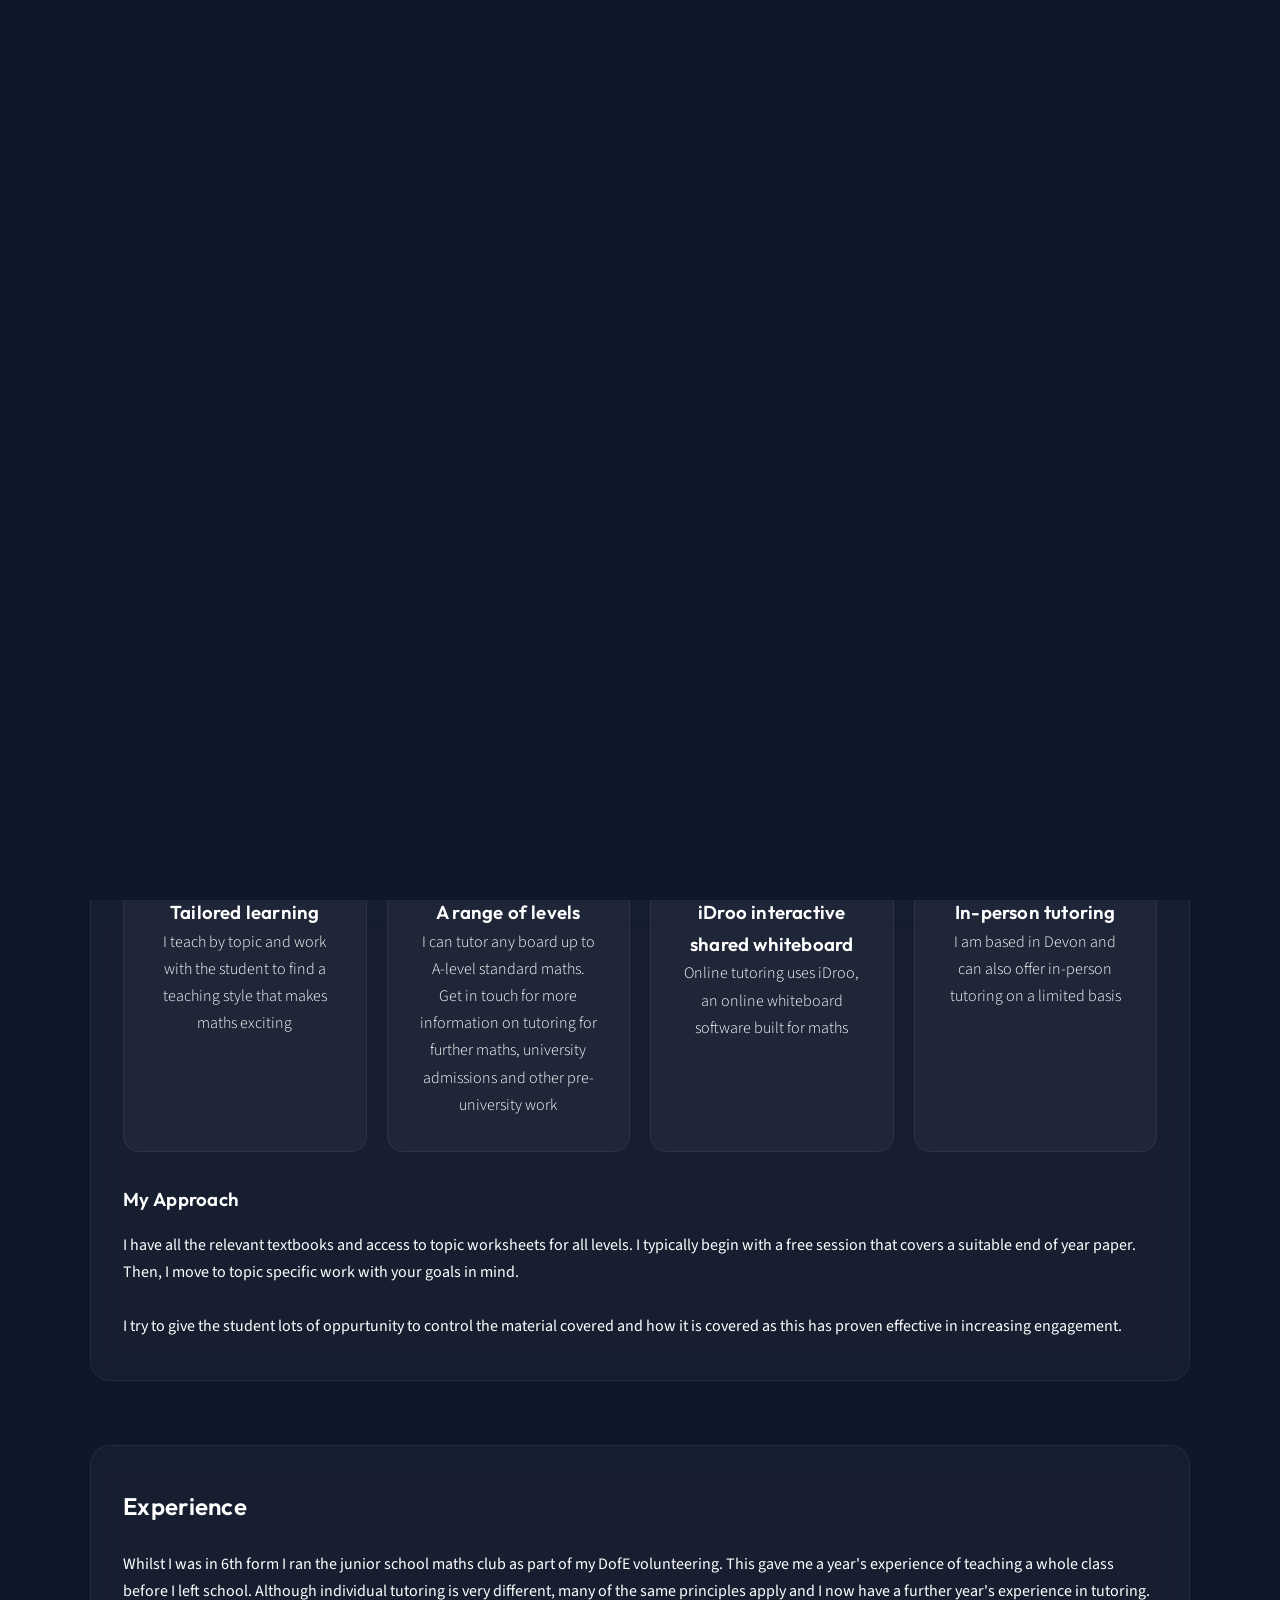
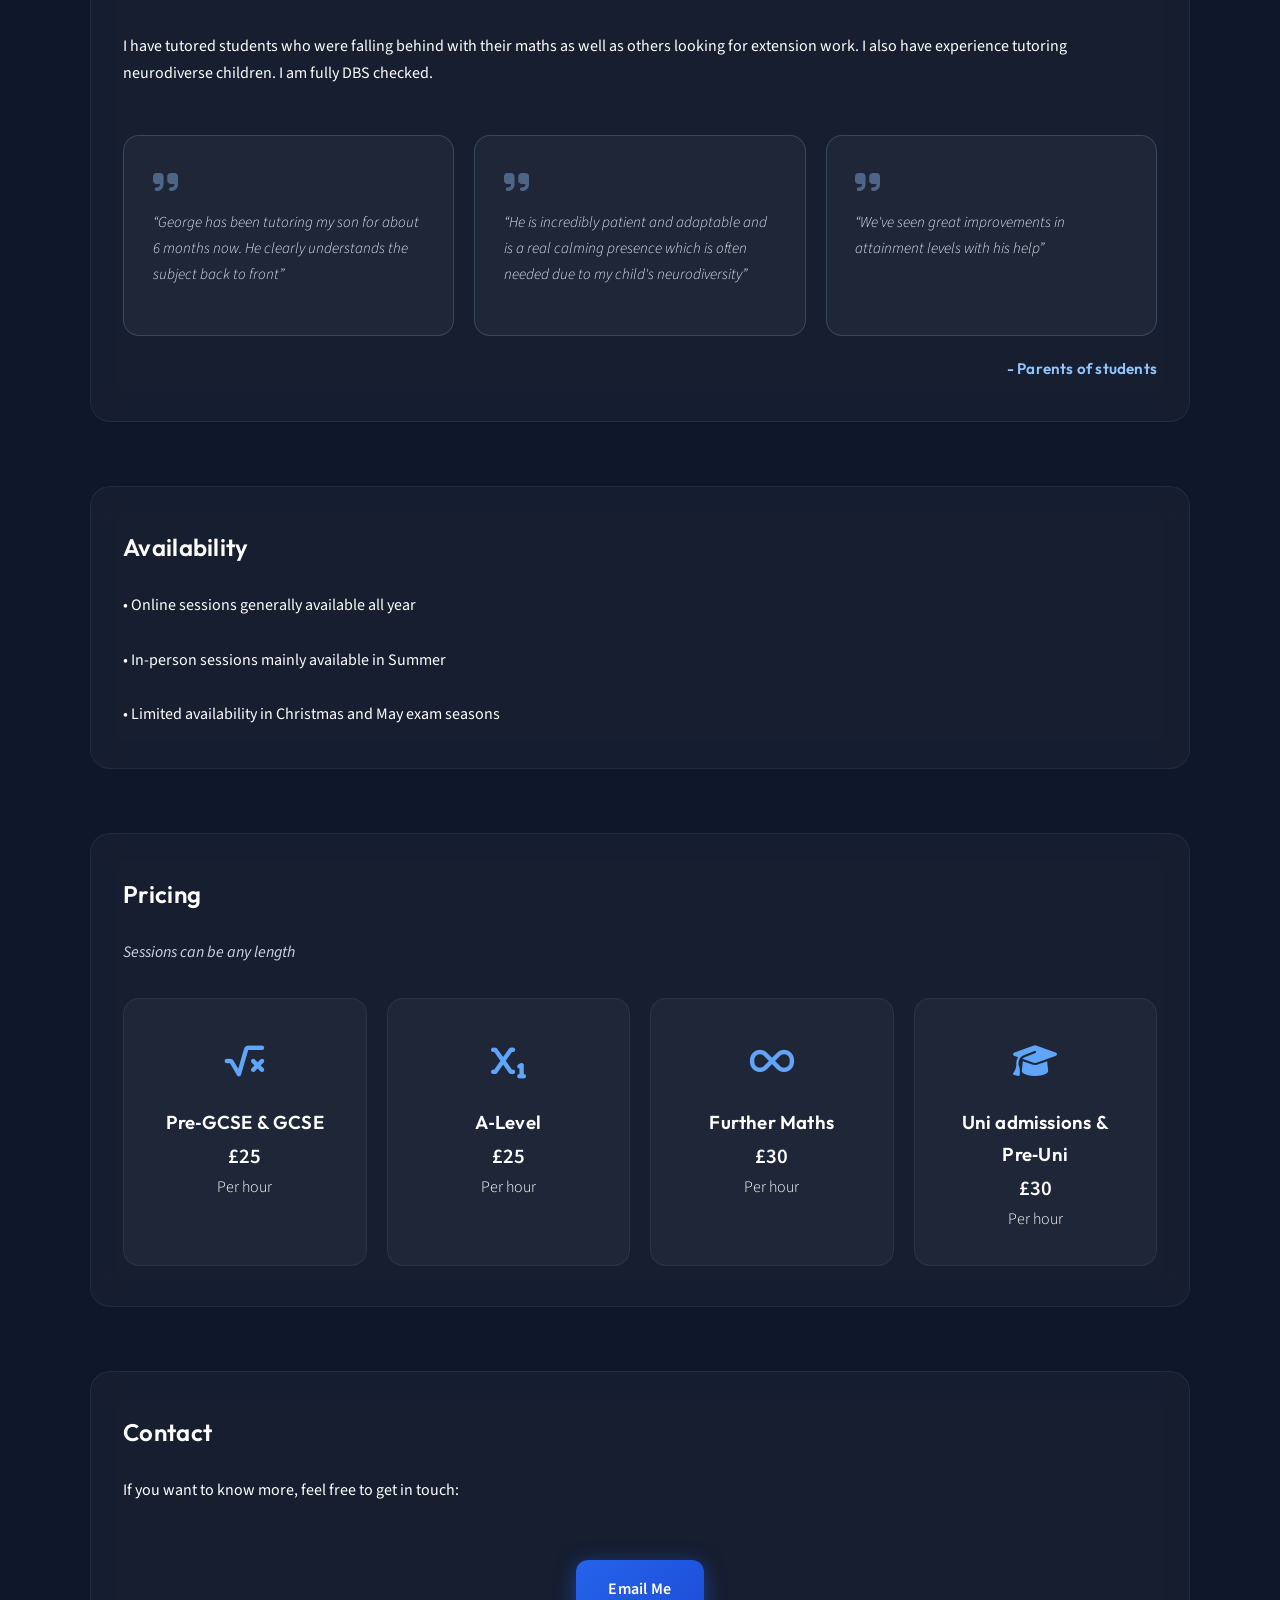
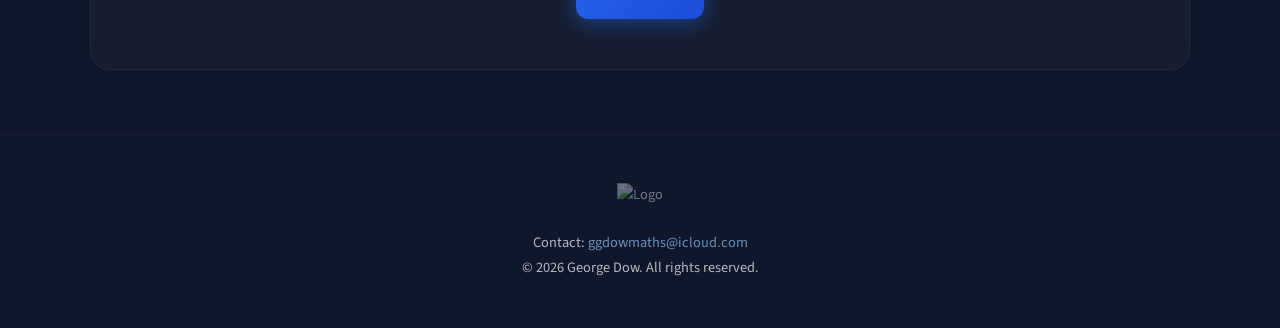
==== tutoring.html @ 59064fa4 "Update tutoring.html" ====
<!DOCTYPE html>
<html lang="en">

<head>

<script async src="https://www.googletagmanager.com/gtag/js?id=G-9ZSGHB6P75"></script>
<script>
  window.dataLayer = window.dataLayer || [];
  function gtag(){dataLayer.push(arguments);}
  gtag('js', new Date());
  gtag('config', 'G-9ZSGHB6P75');
</script>
    
<meta charset="UTF-8">
<meta name="viewport" content="width=device-width, initial-scale=1.0">

<title>George Dow - Maths Tutoring</title>
<meta name="description" content="GCSE and A-Level Mathematics tutoring with George Dow">

<link rel="icon" href="images/favicon-final.png" sizes="32x32">
<link rel="icon" href="images/favicon-final.png" sizes="192x192">
<link rel="apple-touch-icon" sizes="180x180" href="images/favicon-final.png">

<link rel="stylesheet" href="style.css">

<link rel="stylesheet"
href="https://cdnjs.cloudflare.com/ajax/libs/font-awesome/6.4.0/css/all.min.css">
</head>

<body>

<div class="page-fade"></div>

<nav>
    <a href="index.html" class="logo">
        <img src="images/favicon-white-transparent.png" alt="Home">
    </a>

    <div class="nav-tutoring">
        <ul class="nav-sections">
            <li><a href="#overview">Overview</a></li>
            <li><a href="#experience">Experience</a></li>
            <li><a href="#availability">Availability</a></li>
            <li><a href="#pricing">Pricing</a></li>
        </ul>

        <span class="nav-separator"></span>

        <a href="index.html" class="nav-page-link">Home</a>
    </div>
</nav>

<header class="hero hero-tutoring">
    <div class="hero-content">
        <img class="hero-photo" src="images/photo6.png" alt="George Dow">

        <h1>Mathematics Tutoring</h1>
        <p class="hero-author">by George Dow</p>
        <a href="mailto:ggdowmaths@icloud.com" class="btn">
            Email Me
        </a>
    </div>
</header>

<div class="container">

    <section id="overview">
        <h2>What I Offer</h2>
      
        <div class="interest-grid">
            <div class="card">
                <i class="fas fa-user-tie"></i>
                <h3>Tailored learning</h3>
                <p>I teach by topic and work with the student to find
                    a teaching style that makes maths exciting</p>
            </div>
            <div class="card">
                <i class="fas fa-bars"></i>
                <h3>A range of levels</h3>
                <p>I can tutor any board up to A-level standard maths.
                    Get in touch for more information on tutoring for
                    further maths, university admissions and other pre-university work</p>
            </div>
            <div class="card">
                <i class="fas fa-computer"></i>
                <h3>iDroo interactive shared whiteboard</h3>
                <p>Online tutoring uses iDroo, an online whiteboard
                    software built for maths</p>
            </div>
            <div class="card">
                <i class="fas fa-handshake"></i>
                <h3>In-person tutoring</h3>
                <p>I am based in Devon and can also offer
                    in-person tutoring on a limited basis</p>
            </div>
        </div>

        <h3 style="margin-top: 2rem; margin-bottom: 1rem;">My Approach</h3>
        <p>
            I have all the relevant textbooks and access to
            topic worksheets for all levels. I typically
            begin with a free session that covers a suitable
            end of year paper. Then, I move to topic specific
            work with your goals in mind.
        </p>
        <br>
        <p>
            I try to give the student lots of oppurtunity to
            control the material covered and how it is covered
            as this has proven effective in increasing engagement.
        </p>
    </section>

    <section id="experience">
        <h2>Experience</h2>
        <p>
           Whilst I was in 6th form I ran the junior school maths
            club as part of my DofE volunteering. This gave me a
            year's experience of teaching a whole class before
            I left school. Although individual tutoring is very
            different, many of the same principles apply and I
            now have a further year's experience in tutoring.</p>
        <br>
         <p>
            I have tutored students who were falling behind 
            with their maths as well as others looking for 
            extension work. I also have experience tutoring
            neurodiverse children. I am fully DBS checked.
        </p>

<div class="testimonial-grid">
    <div class="testimonial-card">
        <i class="fas fa-quote-right"></i>
        <blockquote>
            <p>“George has been tutoring my son for about 6 months now. He clearly understands the subject back to front”</p>
        </blockquote>
    </div>
    <div class="testimonial-card">
        <i class="fas fa-quote-right"></i>
        <blockquote>
            <p>“He is incredibly patient and adaptable and is a real calming presence which is often needed due to my child's neurodiversity”</p>
        </blockquote>
    </div>
    <div class="testimonial-card">
        <i class="fas fa-quote-right"></i>
        <blockquote>
            <p>“We've seen great improvements in attainment levels with his help”</p>
        </blockquote>
    </div>
</div>
<p class="testimonial-citation">- Parents of students</p>
      
    </section>

    <section id="availability">
        <h2>Availability</h2>
        <p>
            • Online sessions generally available all year<br><br>
            • In-person sessions mainly available in Summer<br><br>
            • Limited availability in Christmas and May exam seasons
        </p>
    </section>

    <section id="pricing">
        <h2>Pricing</h2>
        <p style="text-align:left; font-style:italic; margin-bottom:1.5rem; color:#cbd5e1;">
            Sessions can be any length
        </p>

        <div class="interest-grid">
            <div class="card">
                <i class="fas fa-square-root-variable"></i>
                <h3>Pre‑GCSE &amp; GCSE</h3>
                <p style="font-size:1.3rem; font-weight:600;">£25</p>
                <p>Per hour</p>
            </div>
            <div class="card">
                <i class="fas fa-subscript"></i>
                <h3>A‑Level</h3>
                <p style="font-size:1.3rem; font-weight:600;">£25</p>
                <p>Per hour</p>
            </div>
            <div class="card">
                <i class="fas fa-infinity"></i>
                <h3>Further Maths</h3>
                <p style="font-size:1.3rem; font-weight:600;">£30</p>
                <p>Per hour</p>
            </div>
            <div class="card">
                <i class="fas fa-graduation-cap"></i>
                <h3>Uni admissions &amp; Pre‑Uni</h3>
                <p style="font-size:1.3rem; font-weight:600;">£30</p>
                <p>Per hour</p>
            </div>
        </div>
    </section>

    <section id="contact">
        <h2>Contact</h2>
        <p>
            If you want to know more, feel free to get in touch:
        </p>
        <div style="text-align: center; margin-top: 1.5rem;">
            <a class="btn" href="mailto:ggdowmaths@icloud.com">
                Email Me
            </a>
        </div>
    </section>

</div>

<footer>
    <div style="text-align: center; margin-bottom: 1.5rem;">
        <img src="images/favicon-white-transparent.png" alt="Logo" style="width: 36px; height: auto; opacity: 0.6;">
    </div>
    <p>
        Contact:
        <a href="mailto:ggdowmaths@icloud.com">
            ggdowmaths@icloud.com
        </a>
    </p>
    <p>© 2026 George Dow. All rights reserved.</p>
</footer>

<script src="script.js"></script>
</body>
</html>
---- style.css ----
@import url('https://fonts.googleapis.com/css2?family=Outfit:wght@300;400;600;700&family=Source+Sans+3:wght@300;400;600&display=swap');

/* ---------------- BASE ---------------- */

* {
    margin: 0;
    padding: 0;
    box-sizing: border-box;
}

html {
    scroll-behavior: smooth;
    scroll-padding-top: 90px;
}

body {
    padding-top: 70px;
    font-family: 'Source Sans 3', sans-serif;
    background: #0f172a;
    color: white;
    line-height: 1.7;
    overflow-x: hidden;
    animation: bodyPulse 15s ease-in-out infinite alternate;
}

@keyframes bodyPulse {
    0% { background-color: #0f172a; }
    100% { background-color: #111d34; }
}

/* ---------------- NAV (base) ---------------- */

nav {
    position: fixed;
    top: 0;
    left: 0;
    width: 100%;
    height: 70px;

    display: flex;
    justify-content: space-between;
    align-items: center;

    padding: 0 5%;
    background: rgba(15, 23, 42, 0.85);
    backdrop-filter: blur(20px);
    -webkit-backdrop-filter: blur(20px);
    z-index: 1000;
    border-bottom: 1px solid rgba(255, 255, 255, 0.05);

    font-size: 1rem;
}

/* ---- HOMEPAGE NAV ---- */
nav > ul {
    display: flex;
    list-style: none;
    gap: 2rem;
}

nav a {
    color: white;
    text-decoration: none;
    font-weight: 400;
    transition: color 0.2s ease, text-shadow 0.2s ease, transform 0.2s ease;
    display: inline-block;
    font-family: 'Source Sans 3', sans-serif;
}

nav a:hover {
    color: #93c5fd;
    text-shadow: 0 0 12px rgba(147, 197, 253, 0.7);
    transform: translateY(-1px);
}

/* ---- HOMEPAGE SEPARATOR ---- */
nav > ul li:nth-child(3) {
    margin-right: 2rem;
    position: relative;
}

nav > ul li:nth-child(3)::after {
    content: "";
    position: absolute;
    right: -2rem;
    top: 50%;
    transform: translateY(-50%);
    width: 1.5px;
    height: 1.4rem;
    background: rgba(147, 197, 253, 0.5);
    border-radius: 1px;
}

/* ---- TUTORING PAGE NAV ---- */
.nav-tutoring {
    display: flex;
    align-items: center;
    flex-wrap: nowrap;
    gap: 0;
    height: 100%;
}

.nav-sections {
    display: flex;
    list-style: none;
    gap: 2rem;
    margin: 0;
    padding: 0;
    align-items: center;
    height: 100%;
}

.nav-sections a {
    color: white;
    text-decoration: none;
    font-weight: 400;
    transition: color 0.2s ease, text-shadow 0.2s ease, transform 0.2s ease;
    display: inline-block;
    font-family: 'Source Sans 3', sans-serif;
}

.nav-sections a:hover {
    color: #93c5fd;
    text-shadow: 0 0 12px rgba(147, 197, 253, 0.7);
    transform: translateY(-1px);
}

.nav-sections li::after {
    display: none !important;
}

.nav-separator {
    display: block;
    width: 1.5px;
    height: 1.4rem;
    background: rgba(147, 197, 253, 0.5);
    border-radius: 1px;
    margin: 0 2rem;
    flex-shrink: 0;
    align-self: center;
}

.nav-page-link {
    color: white;
    text-decoration: none;
    font-weight: 400;
    white-space: nowrap;
    transition: color 0.2s ease, text-shadow 0.2s ease, transform 0.2s ease;
    display: inline-block;
    font-family: 'Source Sans 3', sans-serif;
}

.nav-page-link:hover {
    color: #93c5fd;
    text-shadow: 0 0 12px rgba(147, 197, 253, 0.7);
    transform: translateY(-1px);
}

/* ---------------- HERO (HOME) ---------------- */

.hero {
    min-height: 100vh;
    display: flex;
    justify-content: center;
    align-items: center;
    text-align: center;

    padding: 60px 2rem;

    background:
        radial-gradient(circle at 20% 30%, rgba(37, 99, 235, 0.35), transparent 60%),
        radial-gradient(circle at 80% 70%, rgba(124, 58, 237, 0.30), transparent 60%);

    animation: glowMove 12s ease-in-out infinite alternate;
}

/* ---------------- HERO (TUTORING OVERRIDE) ---------------- */

.hero-tutoring {
    min-height: 60vh;
    background:
        radial-gradient(circle at 30% 20%, rgba(34, 211, 238, 0.25), transparent 60%),
        radial-gradient(circle at 80% 70%, rgba(168, 85, 247, 0.25), transparent 60%);

    animation: glowMoveTut 14s ease-in-out infinite alternate;
}

@keyframes glowMove {
    0% { background-position: 20% 30%, 80% 70%; }
    100% { background-position: 30% 40%, 70% 60%; }
}

@keyframes glowMoveTut {
    0% { background-position: 30% 20%, 80% 70%; }
    100% { background-position: 40% 30%, 70% 60%; }
}

/* ---------------- HERO CONTENT ---------------- */

.hero-content {
    opacity: 0;
    transform: translateY(10px);
    animation: heroFade 1.2s ease forwards;
}

@keyframes heroFade {
    from { opacity: 0; transform: translateY(10px); }
    to { opacity: 1; transform: translateY(-40px); }
}

.hero-tutoring .hero-content {
    animation-name: heroFadeTutoring;
}

@keyframes heroFadeTutoring {
    from { opacity: 0; transform: translateY(10px); }
    to { opacity: 1; transform: translateY(-10px); }
}

h1, h2, h3 {
    font-family: 'Outfit', sans-serif;
    font-weight: 600;
    letter-spacing: 0.3px;
}

.hero h1 {
    font-size: 4rem;
    margin-bottom: 1rem;
    background: linear-gradient(135deg, #ffffff 0%, #93c5fd 100%);
    -webkit-background-clip: text;
    -webkit-text-fill-color: transparent;
    background-clip: text;
    filter: drop-shadow(0 0 20px rgba(37, 99, 235, 0.4));
    font-family: 'Outfit', sans-serif;
    font-weight: 700;
    letter-spacing: 0.5px;
}

.hero p {
    max-width: 700px;
    margin: auto;
    font-size: 1.2rem;
    color: #e2e8f0;
    font-family: 'Source Sans 3', sans-serif;
    font-weight: 300;
}

.hero-author {
    font-size: 1.4rem;
    font-weight: 400;
    color: #cbd5e1;
    margin-top: -0.5rem;
    margin-bottom: 1.5rem;
    font-family: 'Outfit', sans-serif;
    letter-spacing: 0.2px;
}

/* ---------------- BUTTON ---------------- */

.btn {
    display: inline-block;
    margin-top: 2rem;
    background: linear-gradient(135deg, #2563eb, #1d4ed8);
    color: white;
    padding: 1rem 2rem;
    border-radius: 12px;
    text-decoration: none;
    font-weight: 600;
    letter-spacing: 0.3px;
    transition: transform 0.3s, box-shadow 0.3s, background 0.3s;
    box-shadow: 0 4px 20px rgba(37, 99, 235, 0.5);
    position: relative;
    overflow: hidden;
    font-family: 'Source Sans 3', sans-serif;
}

.btn::after {
    content: "";
    position: absolute;
    top: 0;
    left: -100%;
    width: 100%;
    height: 100%;
    background: linear-gradient(90deg, transparent, rgba(255,255,255,0.2), transparent);
    transition: left 0.5s ease;
}

.btn:hover::after {
    left: 100%;
}

.btn:hover {
    transform: translateY(-3px);
    box-shadow: 0 8px 30px rgba(37, 99, 235, 0.7);
}

.hero .btn {
    margin-top: 3rem;
}

/* ---------------- LAYOUT ---------------- */

.container {
    width: min(1100px, 90%);
    margin: auto;
}

section {
    margin: 4rem 0;
    padding: 2.5rem 2rem;
    border-radius: 20px;
    background: rgba(255, 255, 255, 0.03);
    backdrop-filter: blur(15px);
    border: 1px solid rgba(255, 255, 255, 0.06);
    transition: transform 0.3s ease, box-shadow 0.3s ease, border-color 0.3s;
}

section:hover {
    transform: translateY(-4px);
    box-shadow: 0 15px 40px rgba(0, 0, 0, 0.4), 0 0 20px rgba(37, 99, 235, 0.1);
    border-color: rgba(37, 99, 235, 0.2);
}

.overview-section {
    background: none !important;
    backdrop-filter: none !important;
    border: none !important;
    padding: 0 !important;
    margin-top: 0 !important;
    margin-bottom: 0 !important;
}

/* ---------------- HEADING SPACING ---------------- */
#about h2,
#gallery h2,
#tutoring-section h2,
#experience h2,
#availability h2,
#pricing h2,
#contact h2 {
    margin-bottom: 1.5rem;
}

/* ---------------- CARDS ---------------- */

.interest-grid {
    display: grid;
    grid-template-columns: repeat(auto-fit, minmax(250px, 1fr));
    gap: 20px;
    margin-top: 2rem;
}

.card {
    background: rgba(255, 255, 255, 0.04);
    padding: 2rem;
    text-align: center;
    border-radius: 16px;
    border: 1px solid rgba(255, 255, 255, 0.06);
    transition: transform 0.3s, box-shadow 0.3s, border-color 0.3s, background 0.3s;

    display: flex;
    flex-direction: column;
    align-items: center;
    justify-content: flex-start;
}

.card:hover {
    transform: translateY(-8px);
    box-shadow: 0 20px 40px rgba(0, 0, 0, 0.5), 0 0 15px rgba(37, 99, 235, 0.3);
    border-color: rgba(37, 99, 235, 0.6);
    background: rgba(37, 99, 235, 0.08);
}

.card i,
.card .chalk-icon {
    height: 60px;
    display: flex;
    align-items: center;
    justify-content: center;
    margin-bottom: 1rem;
    font-size: 2.2rem;
    transition: transform 0.3s ease;
}

.card .chalk-icon svg {
    width: 60px;
    height: 60px;
}

.card i,
.card .chalk-icon {
    color: #60a5fa;
}

.interest-grid .card:nth-child(1) i,
.interest-grid .card:nth-child(1) .chalk-icon {
    color: #22d3ee;
}

.interest-grid .card:nth-child(2) i,
.interest-grid .card:nth-child(2) .chalk-icon {
    color: #8b5cf6;
}

.interest-grid .card:nth-child(3) i,
.interest-grid .card:nth-child(3) .chalk-icon {
    color: #10b981;
}

.interest-grid .card:nth-child(4) i,
.interest-grid .card:nth-child(4) .chalk-icon {
    color: #f59e0b;
}

#overview .interest-grid .card:nth-child(1) i,
#overview .interest-grid .card:nth-child(1) .chalk-icon {
    color: #f472b6;
}

#overview .interest-grid .card:nth-child(2) i,
#overview .interest-grid .card:nth-child(2) .chalk-icon {
    color: #2dd4bf;
}

#overview .interest-grid .card:nth-child(3) i,
#overview .interest-grid .card:nth-child(3) .chalk-icon {
    color: #38bdf8;
}

#overview .interest-grid .card:nth-child(4) i,
#overview .interest-grid .card:nth-child(4) .chalk-icon {
    color: #c084fc;
}

#pricing .card i {
    color: #60a5fa !important;
}

.card h3 {
    margin-top: 0;
    font-family: 'Outfit', sans-serif;
    font-weight: 600;
    letter-spacing: 0.2px;
}

.card p {
    font-family: 'Source Sans 3', sans-serif;
    font-weight: 300;
}

.card:hover i,
.card:hover .chalk-icon {
    transform: scale(1.2);
}

/* ---------------- TESTIMONIAL GRID ---------------- */

.testimonial-grid {
    display: grid;
    grid-template-columns: repeat(auto-fit, minmax(260px, 1fr));
    gap: 20px;
    margin-top: 3rem;
}

.testimonial-card {
    position: relative;
    background: rgba(255, 255, 255, 0.04);
    border: 1px solid rgba(147, 197, 253, 0.2);
    border-radius: 16px;
    padding: 2rem 1.8rem;
    text-align: left;
    transition: transform 0.3s ease, box-shadow 0.3s ease, border-color 0.3s;
}

.testimonial-card:hover {
    transform: translateY(-4px);
    box-shadow: 0 12px 30px rgba(0, 0, 0, 0.4);
    border-color: rgba(147, 197, 253, 0.5);
}

.testimonial-card .fa-quote-right {
    font-size: 1.8rem;
    color: rgba(147, 197, 253, 0.4);
    margin-bottom: 0.8rem;
    display: block;
}

.testimonial-card blockquote {
    margin: 0;
    padding: 0;
}

.testimonial-card blockquote p {
    font-family: 'Source Sans 3', sans-serif;
    font-weight: 300;
    font-style: italic;
    font-size: 0.95rem;
    line-height: 1.7;
    color: #e2e8f0;
    margin: 0 0 1rem;
}

.testimonial-card blockquote cite {
    font-style: normal;
    font-weight: 600;
    font-size: 0.85rem;
    color: #93c5fd;
    font-family: 'Outfit', sans-serif;
    letter-spacing: 0.2px;
}

.testimonial-citation {
    text-align: right;
    margin-top: 1.2rem;
    font-family: 'Outfit', sans-serif;
    font-weight: 600;
    font-size: 0.95rem;
    color: #93c5fd;
    letter-spacing: 0.2px;
}

/* ---------------- GALLERY ---------------- */

.image-gallery {
    display: grid;
    grid-template-columns: repeat(auto-fit, minmax(300px, 1fr));
    gap: 20px;
    align-items: start;
}

.image-item {
    overflow: hidden;
    border-radius: 16px;
    position: relative;
    border: 1px solid rgba(255, 255, 255, 0.05);
    transition: transform 0.3s ease, box-shadow 0.3s ease, border-color 0.3s;
}

.image-item:hover {
    transform: translateY(-5px);
    box-shadow: 0 15px 30px rgba(0, 0, 0, 0.5), 0 0 15px rgba(37, 99, 235, 0.2);
    border-color: rgba(37, 99, 235, 0.4);
}

.image-item img {
    width: 100%;
    display: block;
    transition: transform 0.5s ease;
}

.image-item:hover img {
    transform: scale(1.1);
}

.caption {
    margin: 0;
    padding: 0.75rem 1rem;
    background: rgba(15, 23, 42, 0.85);
    color: #e2e8f0;
    font-size: 0.9rem;
    text-align: center;
    border-radius: 0 0 16px 16px;
    font-weight: 300;
    letter-spacing: 0.2px;
    font-family: 'Source Sans 3', sans-serif;
}

/* ---------------- FOOTER ---------------- */

footer {
    text-align: center;
    padding: 3rem 1rem;
    opacity: 0.7;
    font-size: 0.9rem;
    border-top: 1px solid rgba(255, 255, 255, 0.05);
    margin-top: 3rem;
    font-family: 'Source Sans 3', sans-serif;
}

footer a {
    color: #93c5fd;
    text-decoration: none;
    transition: color 0.2s;
}

footer a:hover {
    color: #ffffff;
}

/* ---------------- LOGO (NAV) ---------------- */

.logo img {
    width: 38px;
    height: 38px;
    object-fit: contain;
    display: block;
    transition: transform 0.2s ease;
}

.logo img:hover {
    transform: translateY(-2px);
}

/* ---------------- HERO PHOTO ---------------- */

.hero-photo {
    width: 240px;
    height: auto !important;
    max-width: 100%;
    display: block;
    margin: 0 auto 1.5rem auto;
    object-fit: contain !important;
    border: 3px solid rgba(255, 255, 255, 0.2);
    border-radius: 16px !important;
    box-shadow: 0 0 40px rgba(37, 99, 235, 0.3);
    transition: transform 0.4s ease, box-shadow 0.4s ease, border-color 0.4s;
}

.hero-photo:hover {
    transform: scale(1.05) translateY(-5px);
    box-shadow: 0 0 60px rgba(37, 99, 235, 0.6);
    border-color: rgba(37, 99, 235, 0.6);
}

/* ---------------- MAIN LOGO ---------------- */

.main-logo {
    width: 180px;
    height: auto;
    max-width: 180px;
    display: block;
    margin: 1.5rem auto 0 auto;
    opacity: 0.8;
    transition: opacity 0.3s, filter 0.3s;
    filter: drop-shadow(0 0 4px rgba(37, 99, 235, 0.2));
}

.main-logo:hover {
    opacity: 1;
    filter: drop-shadow(0 0 10px rgba(37, 99, 235, 0.4));
}

/* ---------------- ACTIVE LINK STYLES ---------------- */

nav > ul li a.active {
    color: #60a5fa;
    position: relative;
}

nav > ul li a.active::after {
    content: "";
    position: absolute;
    left: 0;
    bottom: -6px;
    width: 100%;
    height: 2px;
    background: #60a5fa;
    border-radius: 2px;
    box-shadow: 0 0 10px rgba(96, 165, 250, 0.8);
}

.nav-sections a.active {
    color: #60a5fa;
    position: relative;
}

.nav-sections a.active::after {
    content: "";
    position: absolute;
    left: 0;
    bottom: -6px;
    width: 100%;
    height: 2px;
    background: #60a5fa;
    border-radius: 2px;
    box-shadow: 0 0 10px rgba(96, 165, 250, 0.8);
}

/* ---------------- FADE SYSTEM ---------------- */

.page-fade {
    position: fixed;
    top: 0;
    left: 0;
    width: 100%;
    height: 100%;
    background: #0f172a;
    z-index: 9999;
    opacity: 1;
    pointer-events: none;
    transition: opacity 0.6s ease;
}

body.loaded .page-fade {
    opacity: 0;
}

/* ---------------- BACK TO TOP BUTTON ---------------- */

.back-to-top {
    position: fixed;
    bottom: 30px;
    right: 30px;
    width: 45px;
    height: 45px;
    background: rgba(37, 99, 235, 0.8);
    color: white;
    border: none;
    border-radius: 50%;
    font-size: 1.2rem;
    cursor: pointer;
    opacity: 0;
    visibility: hidden;
    transform: translateY(20px);
    transition: opacity 0.3s ease, transform 0.3s ease, visibility 0.3s;
    z-index: 999;
    box-shadow: 0 4px 15px rgba(37, 99, 235, 0.4);
    backdrop-filter: blur(10px);
}

.back-to-top.show {
    opacity: 1;
    visibility: visible;
    transform: translateY(0);
}

.back-to-top:hover {
    background: rgba(37, 99, 235, 1);
    transform: translateY(-3px) scale(1.05);
    box-shadow: 0 8px 25px rgba(37, 99, 235, 0.7);
}

/* ---------------- RESPONSIVE (desktop 4 columns) ---------------- */
@media (min-width: 768px) {
    .interest-grid {
        grid-template-columns: repeat(4, 1fr);
    }

    .image-gallery {
        grid-template-columns: repeat(4, 1fr);
    }
}

/* ---------------- RESPONSIVE (mobile) ---------------- */
@media (max-width: 767px) {
    body {
        padding-top: 70px;
    }

    nav {
        padding: 0 5%;
    }

    nav > ul {
        gap: 0.5rem;
        font-size: 0.8rem;
    }

    nav > ul li:nth-child(3) {
        margin-right: 0.5rem;
    }

    nav > ul li:nth-child(3)::after {
        right: -0.5rem;
    }

    .nav-sections {
        gap: 0.5rem;
        font-size: 0.8rem;
    }

    .nav-sections a {
        line-height: normal;
    }

    .nav-separator {
        margin: 0 0.5rem;
        height: 1.4rem;
    }

    .nav-page-link {
        font-size: 0.8rem;
        line-height: normal;
    }

    .hero h1 {
        font-size: 2.5rem;
    }

    .hero p {
        font-size: 1rem;
        padding: 0 1rem;
    }

    .hero-content {
        padding: 0 1rem;
    }

    .hero .btn {
        margin-top: 2rem;
    }

    .hero-photo {
        width: 180px;
        height: auto !important;
        border-radius: 16px !important;
    }

    .main-logo {
        width: 130px;
        max-width: 130px;
        margin-top: 1.2rem;
    }

    section {
        padding: 1.8rem 1.2rem;
    }
}
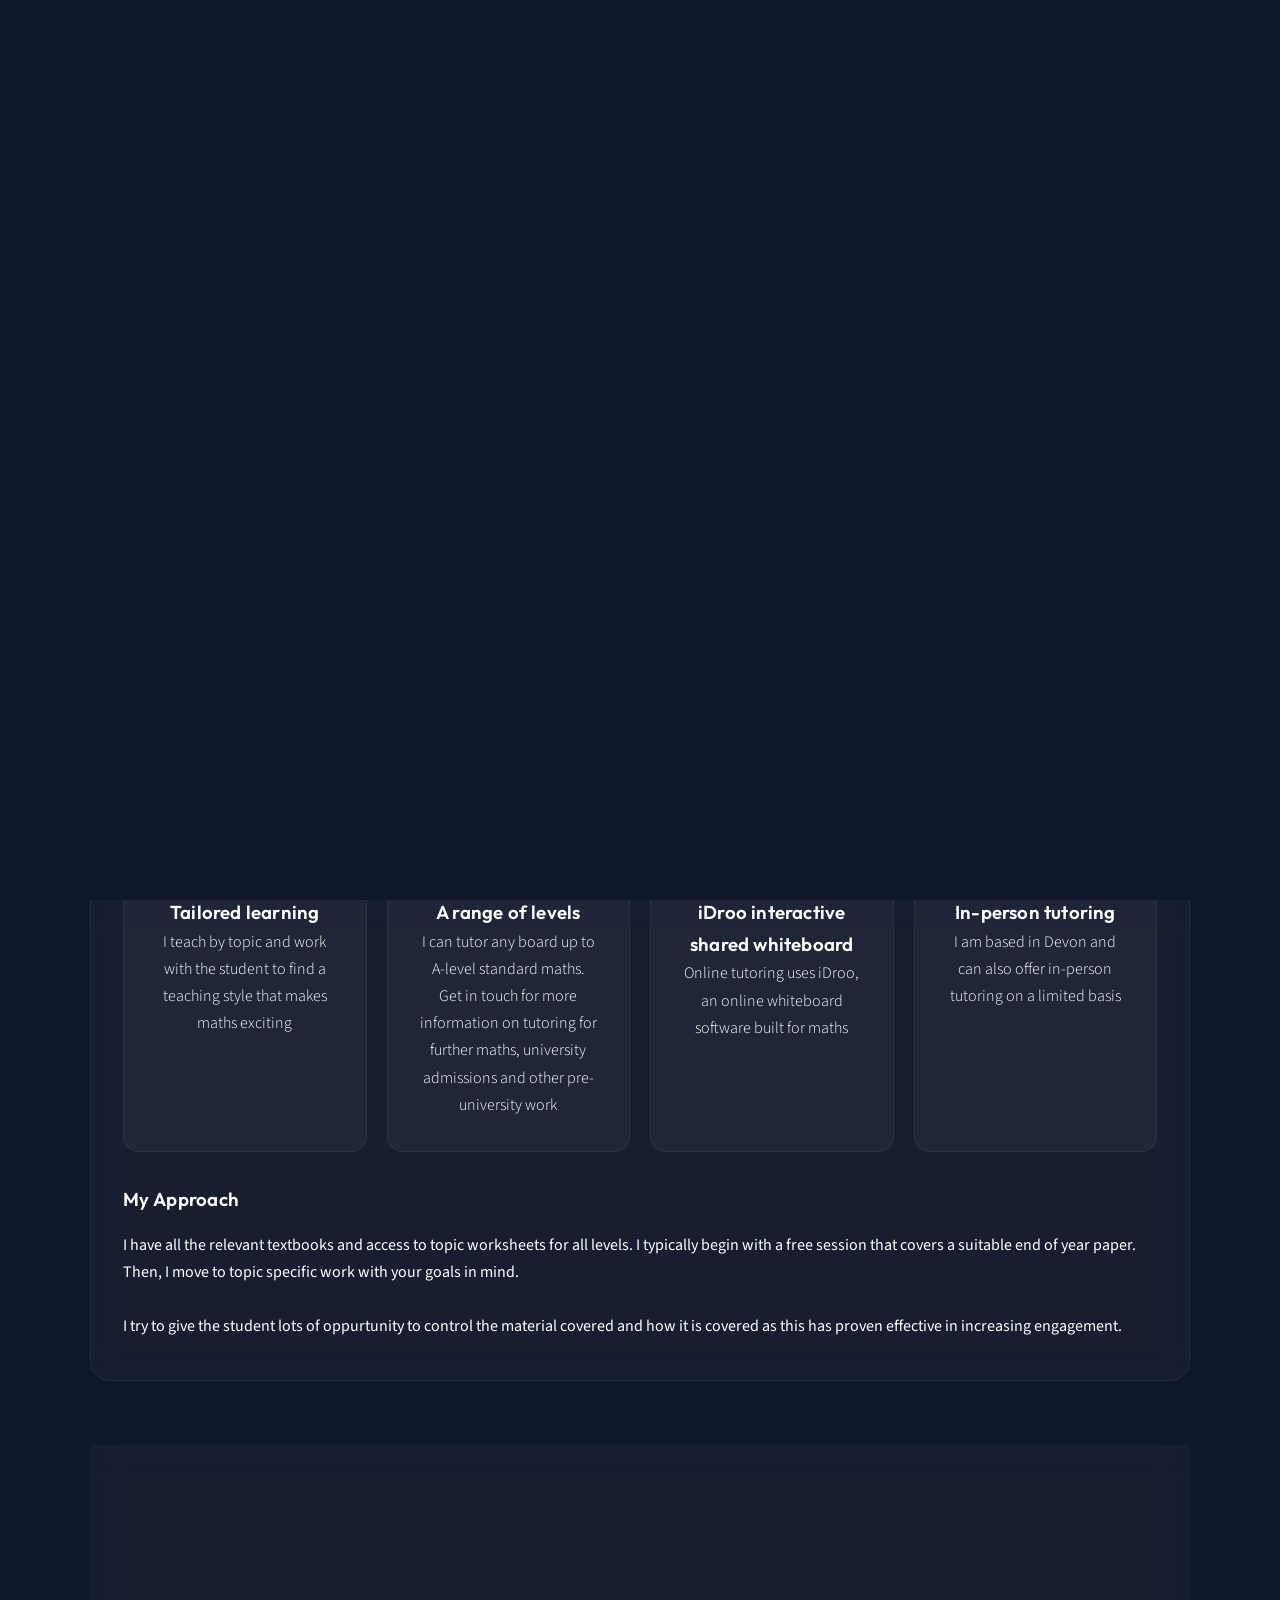
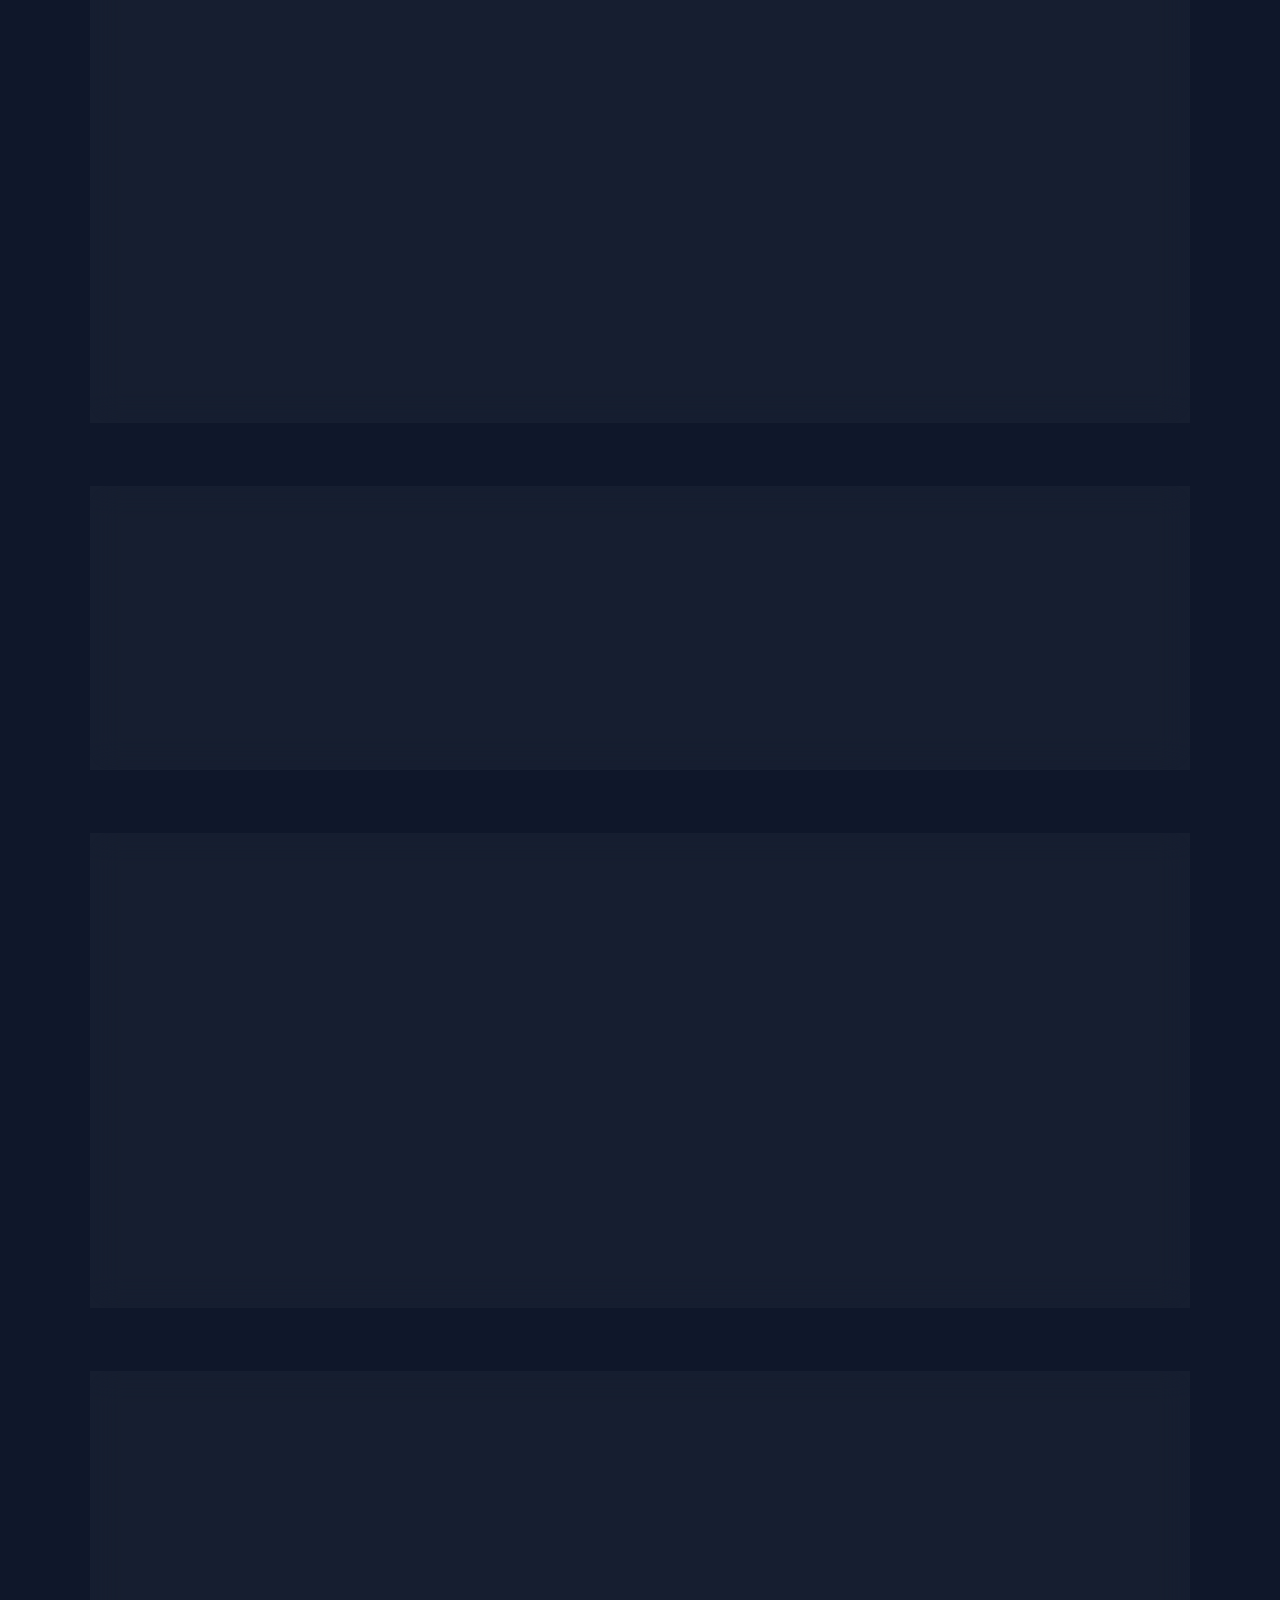
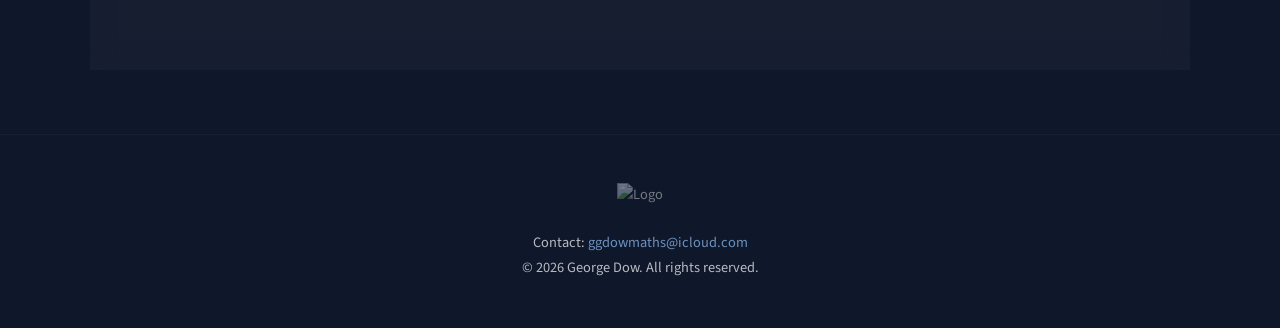
==== commit dcc4bbb3: "Update tutoring.html" ====
--- a/tutoring.html
+++ b/tutoring.html
@@ -17,9 +17,12 @@
 <title>George Dow - Maths Tutoring</title>
 <meta name="description" content="GCSE and A-Level Mathematics tutoring with George Dow">
 
-<link rel="icon" href="images/favicon-final.png" sizes="32x32">
-<link rel="icon" href="images/favicon-final.png" sizes="192x192">
-<link rel="apple-touch-icon" sizes="180x180" href="images/favicon-final.png">
+<link rel="icon" type="image/png" href="/images/favicon-96x96.png?v=20260811" sizes="96x96" />
+<link rel="icon" type="image/svg+xml" href="/images/favicon.svg?v=20260811" />
+<link rel="shortcut icon" href="/images/favicon.ico?v=20260811" />
+<link rel="apple-touch-icon" sizes="180x180" href="/images/apple-touch-icon.png?v=20260811" />
+<meta name="apple-mobile-web-app-title" content="About Me" />
+<link rel="manifest" href="/images/site.webmanifest?v=20260811" />
 
 <link rel="stylesheet" href="style.css">
 
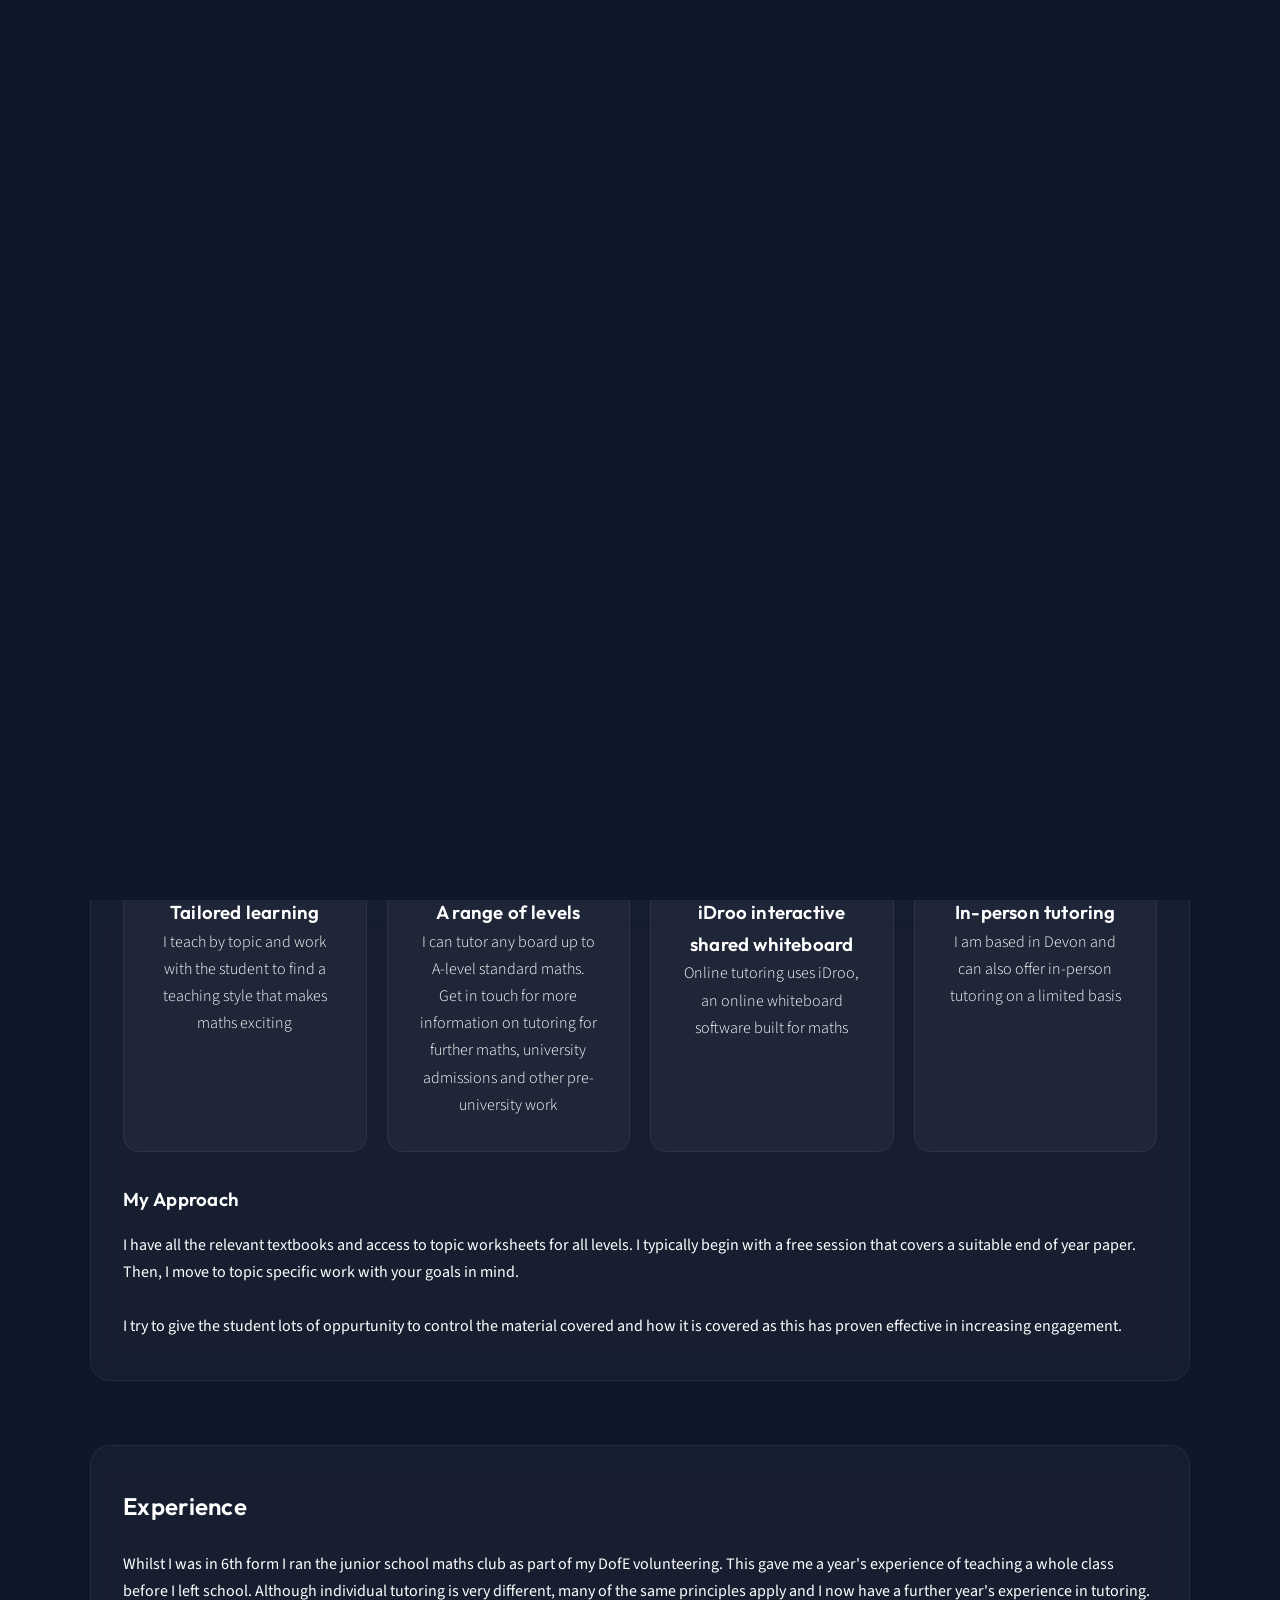
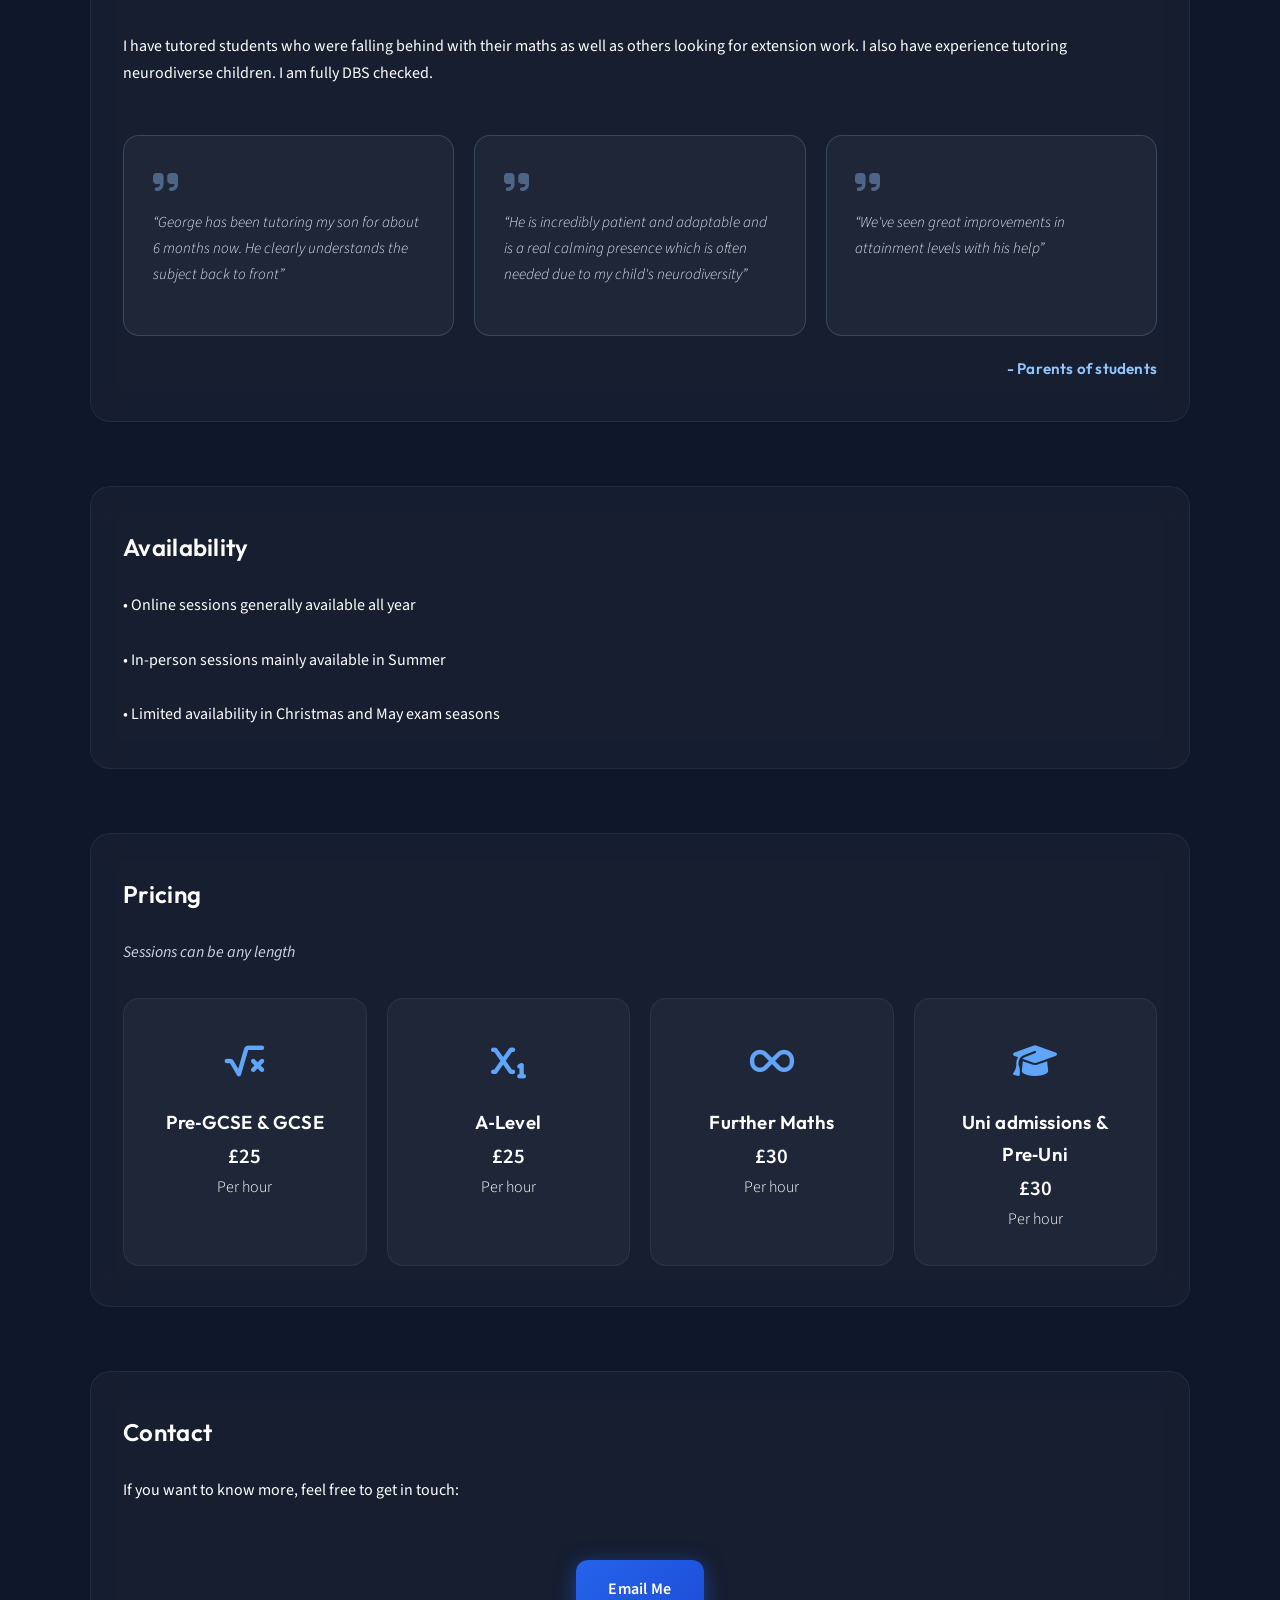
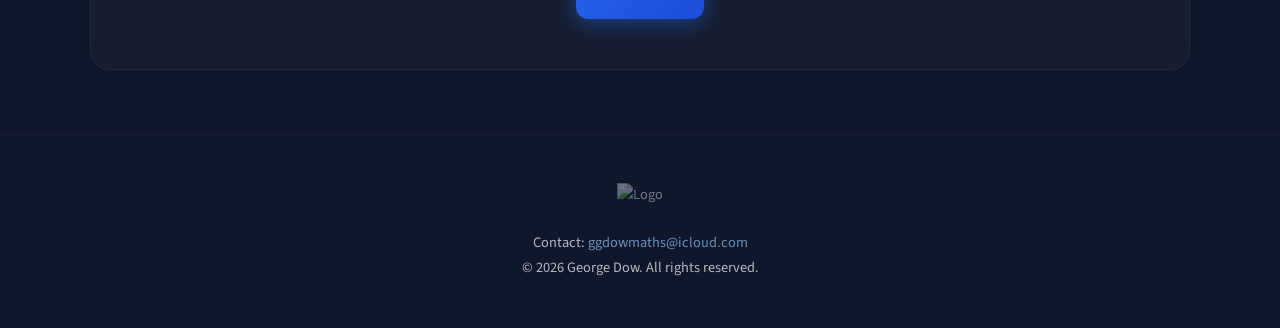
==== commit 776aafec: "Update tutoring.html" ====
--- a/tutoring.html
+++ b/tutoring.html
@@ -17,12 +17,12 @@
 <title>George Dow - Maths Tutoring</title>
 <meta name="description" content="GCSE and A-Level Mathematics tutoring with George Dow">
 
-<link rel="icon" type="image/png" href="/images/favicon-96x96.png?v=20260811" sizes="96x96" />
-<link rel="icon" type="image/svg+xml" href="/images/favicon.svg?v=20260811" />
-<link rel="shortcut icon" href="/images/favicon.ico?v=20260811" />
-<link rel="apple-touch-icon" sizes="180x180" href="/images/apple-touch-icon.png?v=20260811" />
+<link rel="icon" type="image/png" href="/images/final-favicons/favicon-96x96.png?v=20260812" sizes="96x96" />
+<link rel="icon" type="image/svg+xml" href="/images/final-favicons/favicon.svg?v=20260812" />
+<link rel="shortcut icon" href="/images/final-favicons/favicon.ico?v=20260812" />
+<link rel="apple-touch-icon" sizes="180x180" href="/images/final-favicons/apple-touch-icon.png?v=20260812" />
 <meta name="apple-mobile-web-app-title" content="About Me" />
-<link rel="manifest" href="/images/site.webmanifest?v=20260811" />
+<link rel="manifest" href="/images/final-favicons/site.webmanifest?v=20260812" />
 
 <link rel="stylesheet" href="style.css">
 
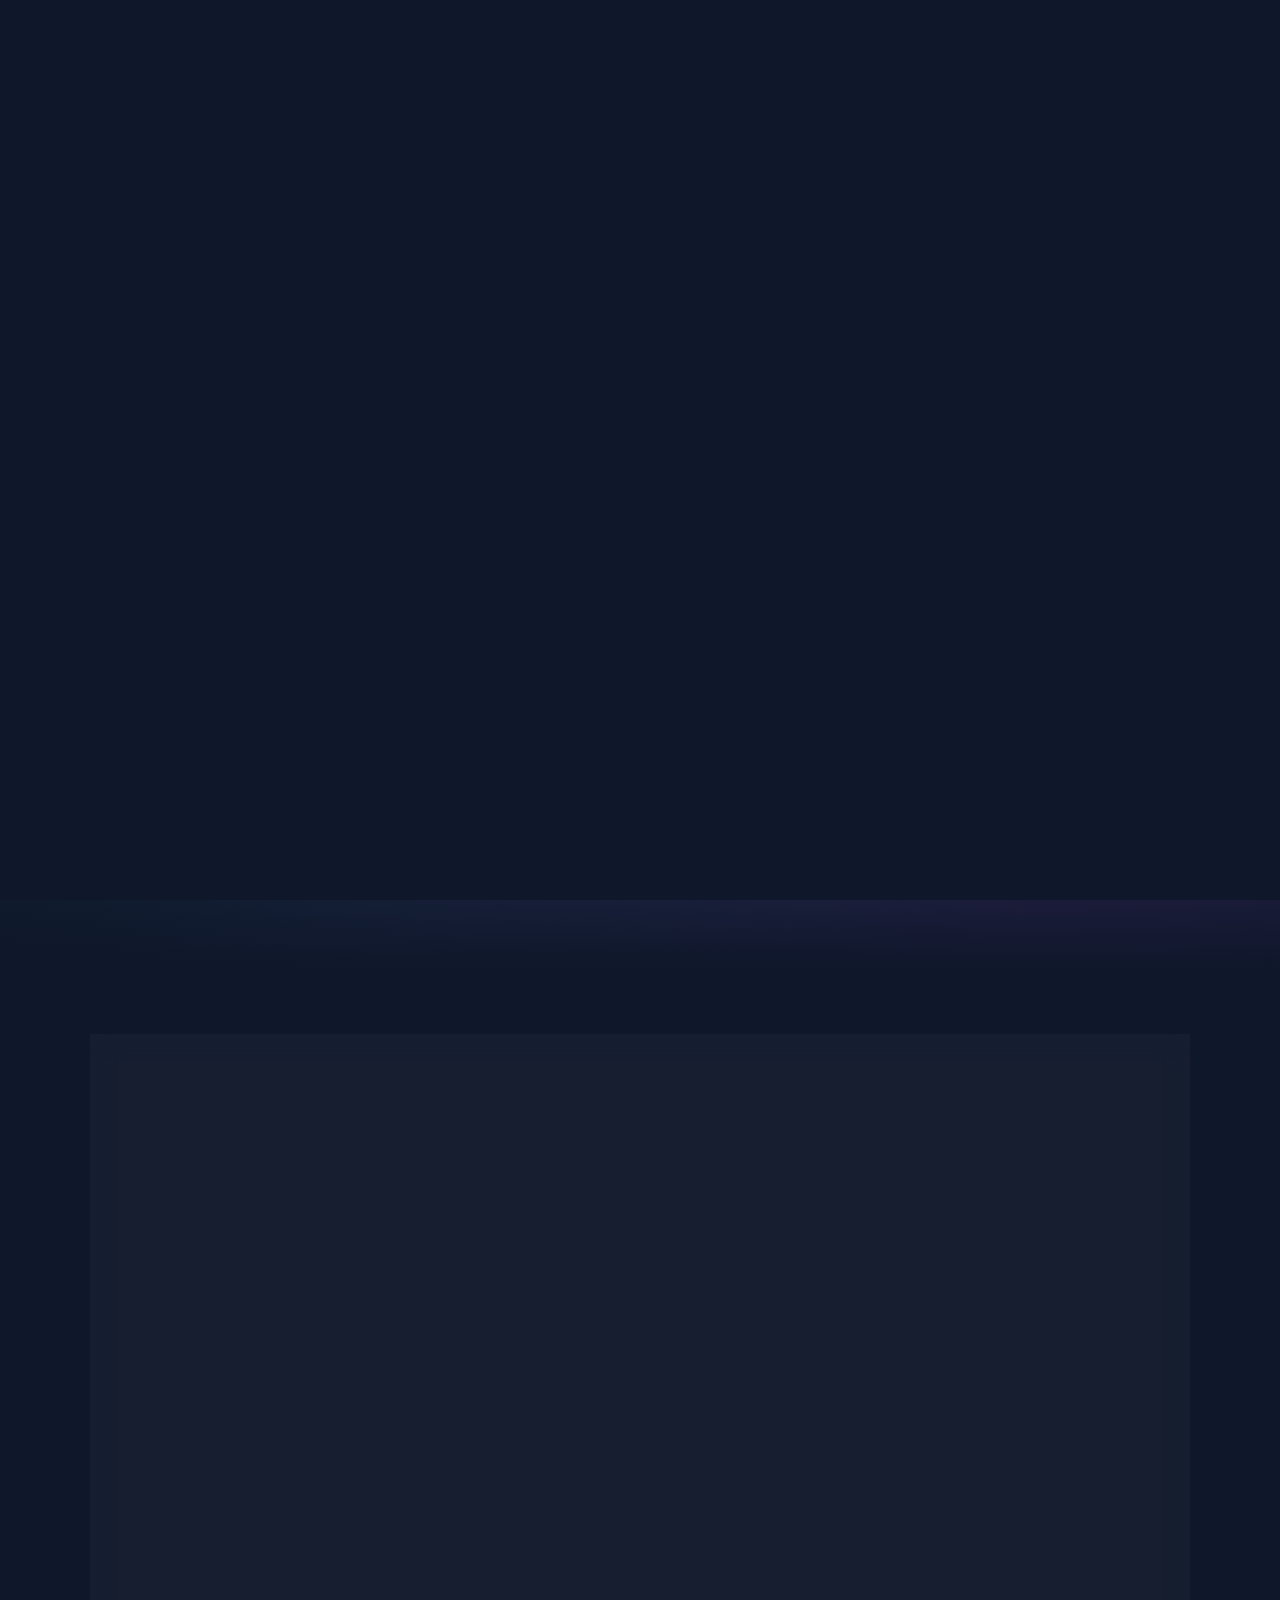
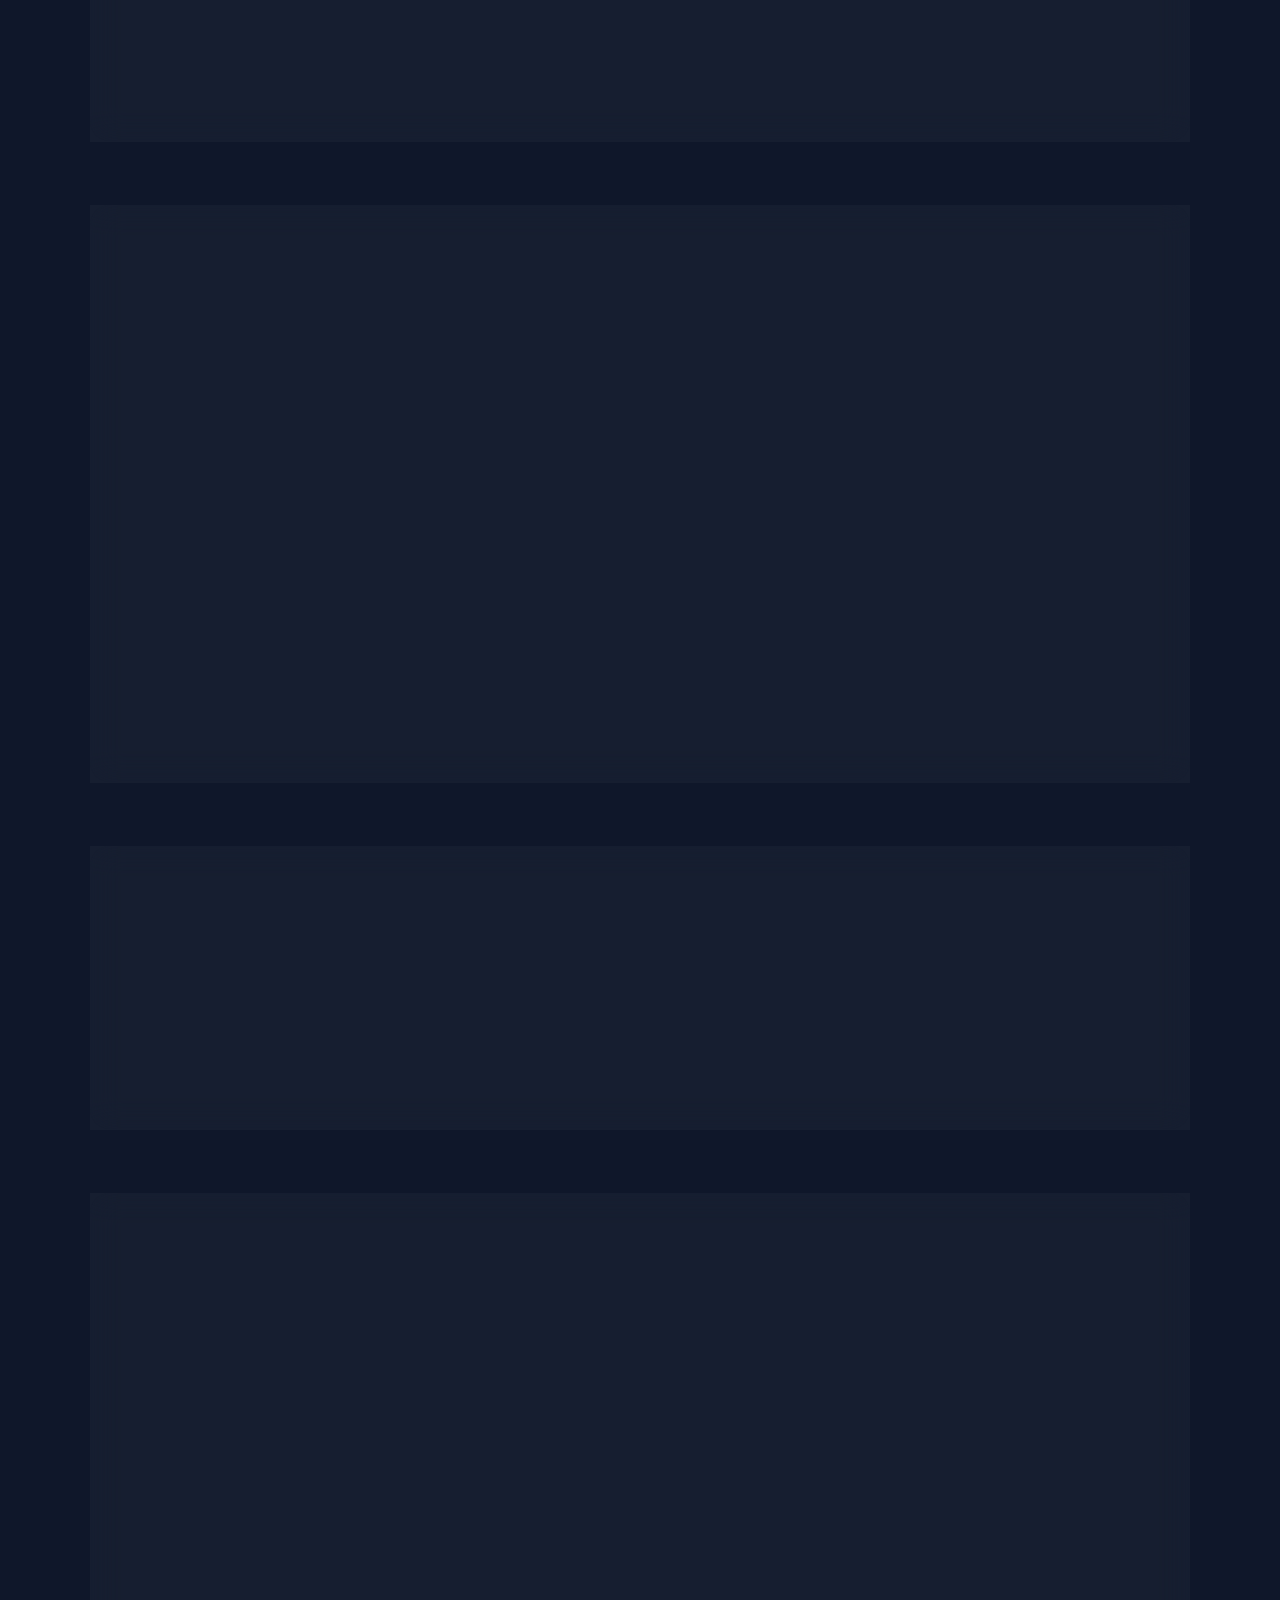
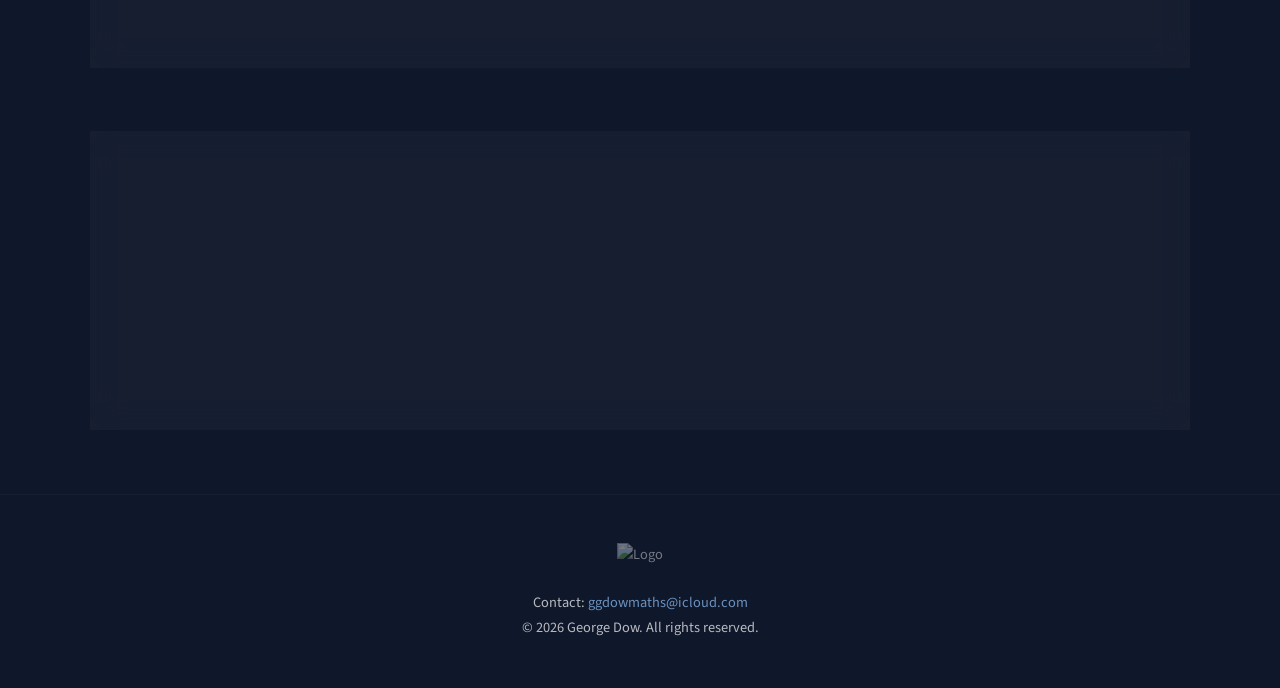
==== commit 38852a86: "Update tutoring.html" ====
--- a/tutoring.html
+++ b/tutoring.html
@@ -17,12 +17,13 @@
 <title>George Dow - Maths Tutoring</title>
 <meta name="description" content="GCSE and A-Level Mathematics tutoring with George Dow">
 
-<link rel="icon" type="image/png" href="/images/final-favicons/favicon-96x96.png?v=20260812" sizes="96x96" />
-<link rel="icon" type="image/svg+xml" href="/images/final-favicons/favicon.svg?v=20260812" />
-<link rel="shortcut icon" href="/images/final-favicons/favicon.ico?v=20260812" />
-<link rel="apple-touch-icon" sizes="180x180" href="/images/final-favicons/apple-touch-icon.png?v=20260812" />
+<link rel="icon" type="image/png" href="/images/final-favicons/favicon-96x96.png?v=20260813" sizes="96x96" />
+<link rel="icon" type="image/svg+xml" href="/images/final-favicons/favicon.svg?v=20260813" />
+<link rel="shortcut icon" href="/images/final-favicons/favicon.ico?v=20260813" />
+<link rel="apple-touch-icon" sizes="180x180" href="/images/final-favicons/apple-touch-icon.png?v=20260813" />
 <meta name="apple-mobile-web-app-title" content="About Me" />
-<link rel="manifest" href="/images/final-favicons/site.webmanifest?v=20260812" />
+<link rel="manifest" href="/images/final-favicons/site.webmanifest?v=20260813" />
+
 
 <link rel="stylesheet" href="style.css">
 
@@ -158,9 +159,9 @@
     <section id="availability">
         <h2>Availability</h2>
         <p>
-            • Online sessions generally available all year<br><br>
-            • In-person sessions mainly available in Summer<br><br>
-            • Limited availability in Christmas and May exam seasons
+            • Online sessions generally available all year on all days of the week<br><br>
+            • In-person sessions mainly available in Summer as well as in university holidays<br><br>
+            • Limited availability in Christmas and May exam seasons, exact dates vary each year
         </p>
     </section>
 
--- a/style.css
+++ b/style.css
@@ -1,6 +1,4 @@
 @import url('https://fonts.googleapis.com/css2?family=Outfit:wght@300;400;600;700&family=Source+Sans+3:wght@300;400;600&display=swap');
-
-/* ---------------- BASE ---------------- */
 
 * {
     margin: 0;
@@ -27,8 +25,6 @@
     0% { background-color: #0f172a; }
     100% { background-color: #111d34; }
 }
-
-/* ---------------- NAV (base) ---------------- */
 
 nav {
     position: fixed;
@@ -51,7 +47,6 @@
     font-size: 1rem;
 }
 
-/* ---- HOMEPAGE NAV ---- */
 nav > ul {
     display: flex;
     list-style: none;
@@ -73,7 +68,6 @@
     transform: translateY(-1px);
 }
 
-/* ---- HOMEPAGE SEPARATOR ---- */
 nav > ul li:nth-child(3) {
     margin-right: 2rem;
     position: relative;
@@ -91,7 +85,6 @@
     border-radius: 1px;
 }
 
-/* ---- TUTORING PAGE NAV ---- */
 .nav-tutoring {
     display: flex;
     align-items: center;
@@ -156,8 +149,6 @@
     transform: translateY(-1px);
 }
 
-/* ---------------- HERO (HOME) ---------------- */
-
 .hero {
     min-height: 100vh;
     display: flex;
@@ -168,19 +159,19 @@
     padding: 60px 2rem;
 
     background:
-        radial-gradient(circle at 20% 30%, rgba(37, 99, 235, 0.35), transparent 60%),
-        radial-gradient(circle at 80% 70%, rgba(124, 58, 237, 0.30), transparent 60%);
+        linear-gradient(to bottom, transparent 80%, #0f172a 100%),
+        radial-gradient(circle at 20% 30%, rgba(37, 99, 235, 0.35), transparent 80%),
+        radial-gradient(circle at 80% 70%, rgba(124, 58, 237, 0.30), transparent 80%);
 
     animation: glowMove 12s ease-in-out infinite alternate;
 }
 
-/* ---------------- HERO (TUTORING OVERRIDE) ---------------- */
-
 .hero-tutoring {
-    min-height: 60vh;
+    min-height: 100vh;
     background:
-        radial-gradient(circle at 30% 20%, rgba(34, 211, 238, 0.25), transparent 60%),
-        radial-gradient(circle at 80% 70%, rgba(168, 85, 247, 0.25), transparent 60%);
+        linear-gradient(to bottom, transparent 80%, #0f172a 100%),
+        radial-gradient(circle at 30% 20%, rgba(34, 211, 238, 0.25), transparent 80%),
+        radial-gradient(circle at 80% 70%, rgba(168, 85, 247, 0.25), transparent 80%);
 
     animation: glowMoveTut 14s ease-in-out infinite alternate;
 }
@@ -194,8 +185,6 @@
     0% { background-position: 30% 20%, 80% 70%; }
     100% { background-position: 40% 30%, 70% 60%; }
 }
-
-/* ---------------- HERO CONTENT ---------------- */
 
 .hero-content {
     opacity: 0;
@@ -206,15 +195,6 @@
 @keyframes heroFade {
     from { opacity: 0; transform: translateY(10px); }
     to { opacity: 1; transform: translateY(-40px); }
-}
-
-.hero-tutoring .hero-content {
-    animation-name: heroFadeTutoring;
-}
-
-@keyframes heroFadeTutoring {
-    from { opacity: 0; transform: translateY(10px); }
-    to { opacity: 1; transform: translateY(-10px); }
 }
 
 h1, h2, h3 {
@@ -254,8 +234,6 @@
     font-family: 'Outfit', sans-serif;
     letter-spacing: 0.2px;
 }
-
-/* ---------------- BUTTON ---------------- */
 
 .btn {
     display: inline-block;
@@ -298,8 +276,6 @@
     margin-top: 3rem;
 }
 
-/* ---------------- LAYOUT ---------------- */
-
 .container {
     width: min(1100px, 90%);
     margin: auto;
@@ -330,7 +306,6 @@
     margin-bottom: 0 !important;
 }
 
-/* ---------------- HEADING SPACING ---------------- */
 #about h2,
 #gallery h2,
 #tutoring-section h2,
@@ -340,8 +315,6 @@
 #contact h2 {
     margin-bottom: 1.5rem;
 }
-
-/* ---------------- CARDS ---------------- */
 
 .interest-grid {
     display: grid;
@@ -453,8 +426,6 @@
     transform: scale(1.2);
 }
 
-/* ---------------- TESTIMONIAL GRID ---------------- */
-
 .testimonial-grid {
     display: grid;
     grid-template-columns: repeat(auto-fit, minmax(260px, 1fr));
@@ -518,8 +489,6 @@
     color: #93c5fd;
     letter-spacing: 0.2px;
 }
-
-/* ---------------- GALLERY ---------------- */
 
 .image-gallery {
     display: grid;
@@ -565,8 +534,6 @@
     font-family: 'Source Sans 3', sans-serif;
 }
 
-/* ---------------- FOOTER ---------------- */
-
 footer {
     text-align: center;
     padding: 3rem 1rem;
@@ -587,8 +554,6 @@
     color: #ffffff;
 }
 
-/* ---------------- LOGO (NAV) ---------------- */
-
 .logo img {
     width: 38px;
     height: 38px;
@@ -600,8 +565,6 @@
 .logo img:hover {
     transform: translateY(-2px);
 }
-
-/* ---------------- HERO PHOTO ---------------- */
 
 .hero-photo {
     width: 240px;
@@ -622,8 +585,6 @@
     border-color: rgba(37, 99, 235, 0.6);
 }
 
-/* ---------------- MAIN LOGO ---------------- */
-
 .main-logo {
     width: 180px;
     height: auto;
@@ -639,8 +600,6 @@
     opacity: 1;
     filter: drop-shadow(0 0 10px rgba(37, 99, 235, 0.4));
 }
-
-/* ---------------- ACTIVE LINK STYLES ---------------- */
 
 nav > ul li a.active {
     color: #60a5fa;
@@ -675,8 +634,6 @@
     border-radius: 2px;
     box-shadow: 0 0 10px rgba(96, 165, 250, 0.8);
 }
-
-/* ---------------- FADE SYSTEM ---------------- */
 
 .page-fade {
     position: fixed;
@@ -694,8 +651,6 @@
 body.loaded .page-fade {
     opacity: 0;
 }
-
-/* ---------------- BACK TO TOP BUTTON ---------------- */
 
 .back-to-top {
     position: fixed;
@@ -730,7 +685,6 @@
     box-shadow: 0 8px 25px rgba(37, 99, 235, 0.7);
 }
 
-/* ---------------- RESPONSIVE (desktop 4 columns) ---------------- */
 @media (min-width: 768px) {
     .interest-grid {
         grid-template-columns: repeat(4, 1fr);
@@ -741,7 +695,6 @@
     }
 }
 
-/* ---------------- RESPONSIVE (mobile) ---------------- */
 @media (max-width: 767px) {
     body {
         padding-top: 70px;
@@ -781,6 +734,20 @@
     .nav-page-link {
         font-size: 0.8rem;
         line-height: normal;
+    }
+
+    .hero {
+        background:
+            linear-gradient(to bottom, transparent 80%, #0f172a 100%),
+            radial-gradient(circle at 25% 25%, rgba(37, 99, 235, 0.40), transparent 75%),
+            radial-gradient(circle at 85% 55%, rgba(124, 58, 237, 0.40), transparent 75%);
+    }
+
+    .hero-tutoring {
+        background:
+            linear-gradient(to bottom, transparent 80%, #0f172a 100%),
+            radial-gradient(circle at 30% 20%, rgba(34, 211, 238, 0.30), transparent 75%),
+            radial-gradient(circle at 85% 55%, rgba(168, 85, 247, 0.30), transparent 75%);
     }
 
     .hero h1 {
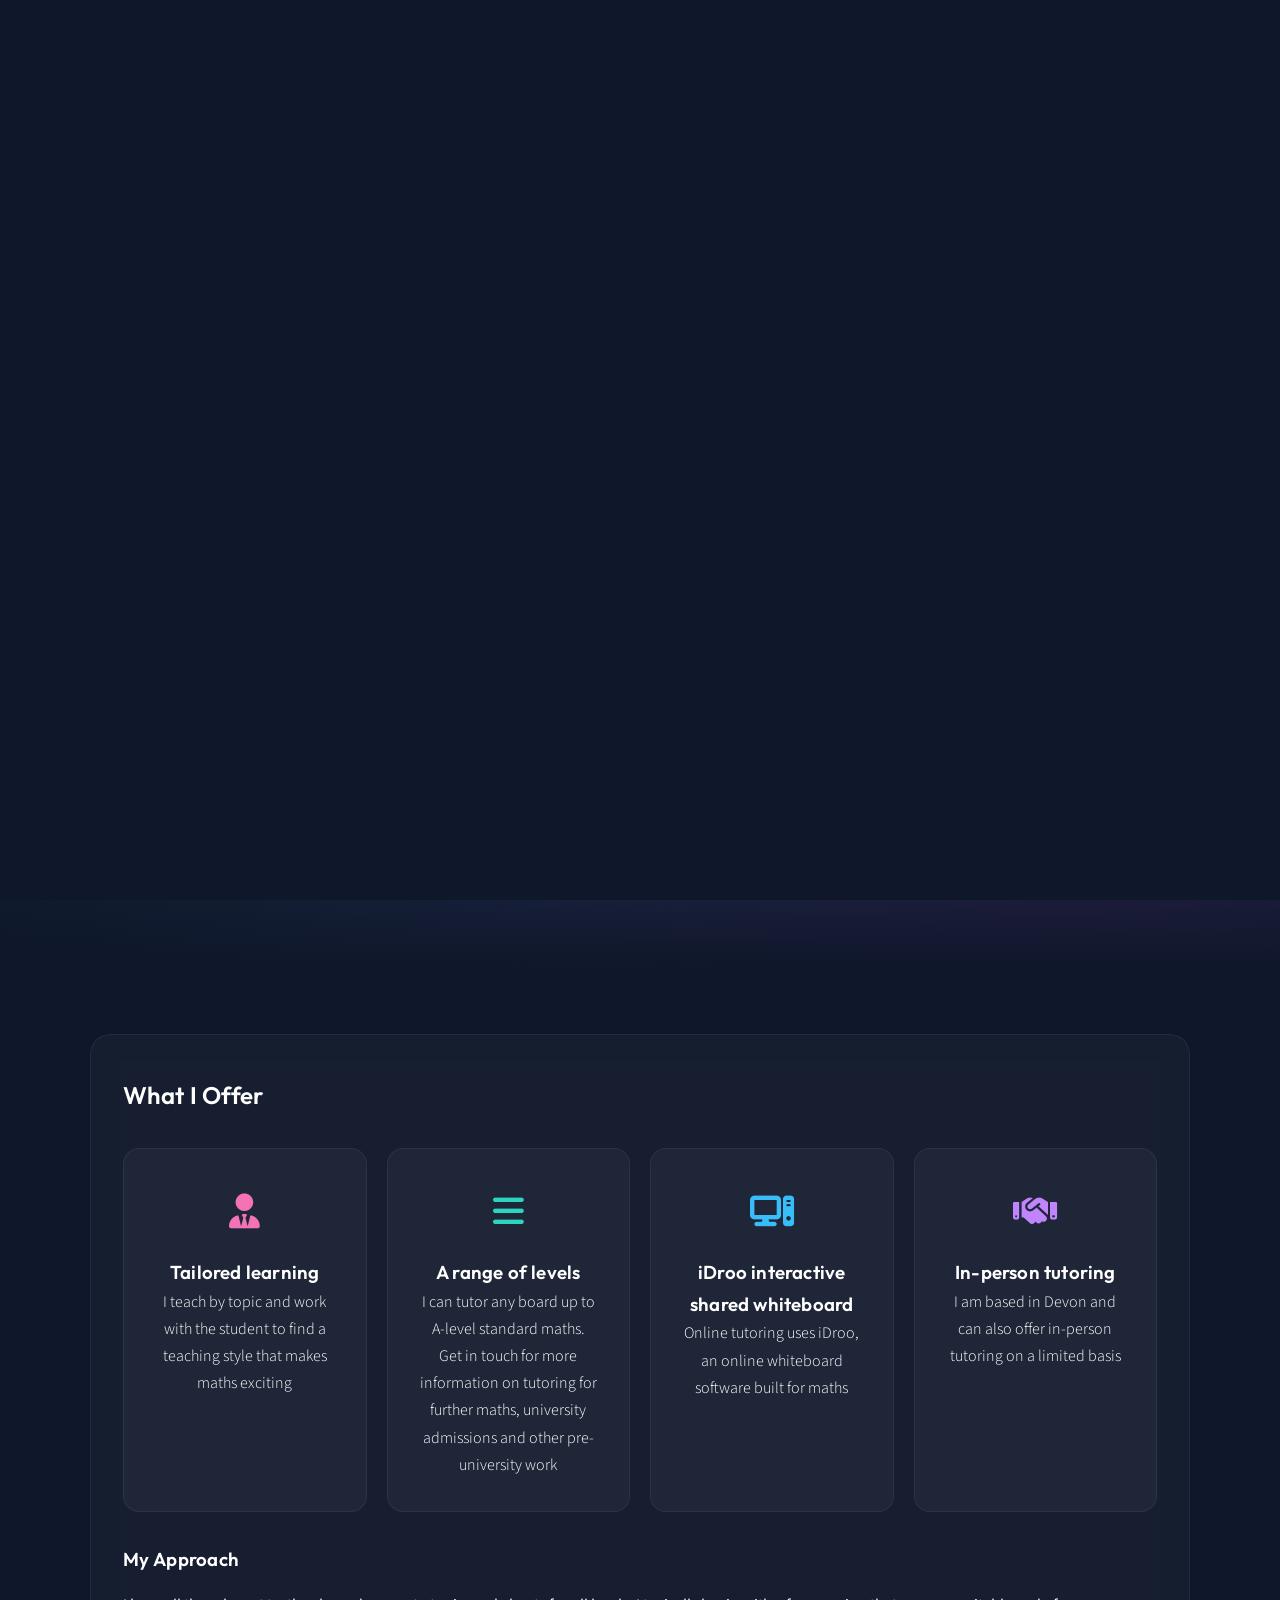
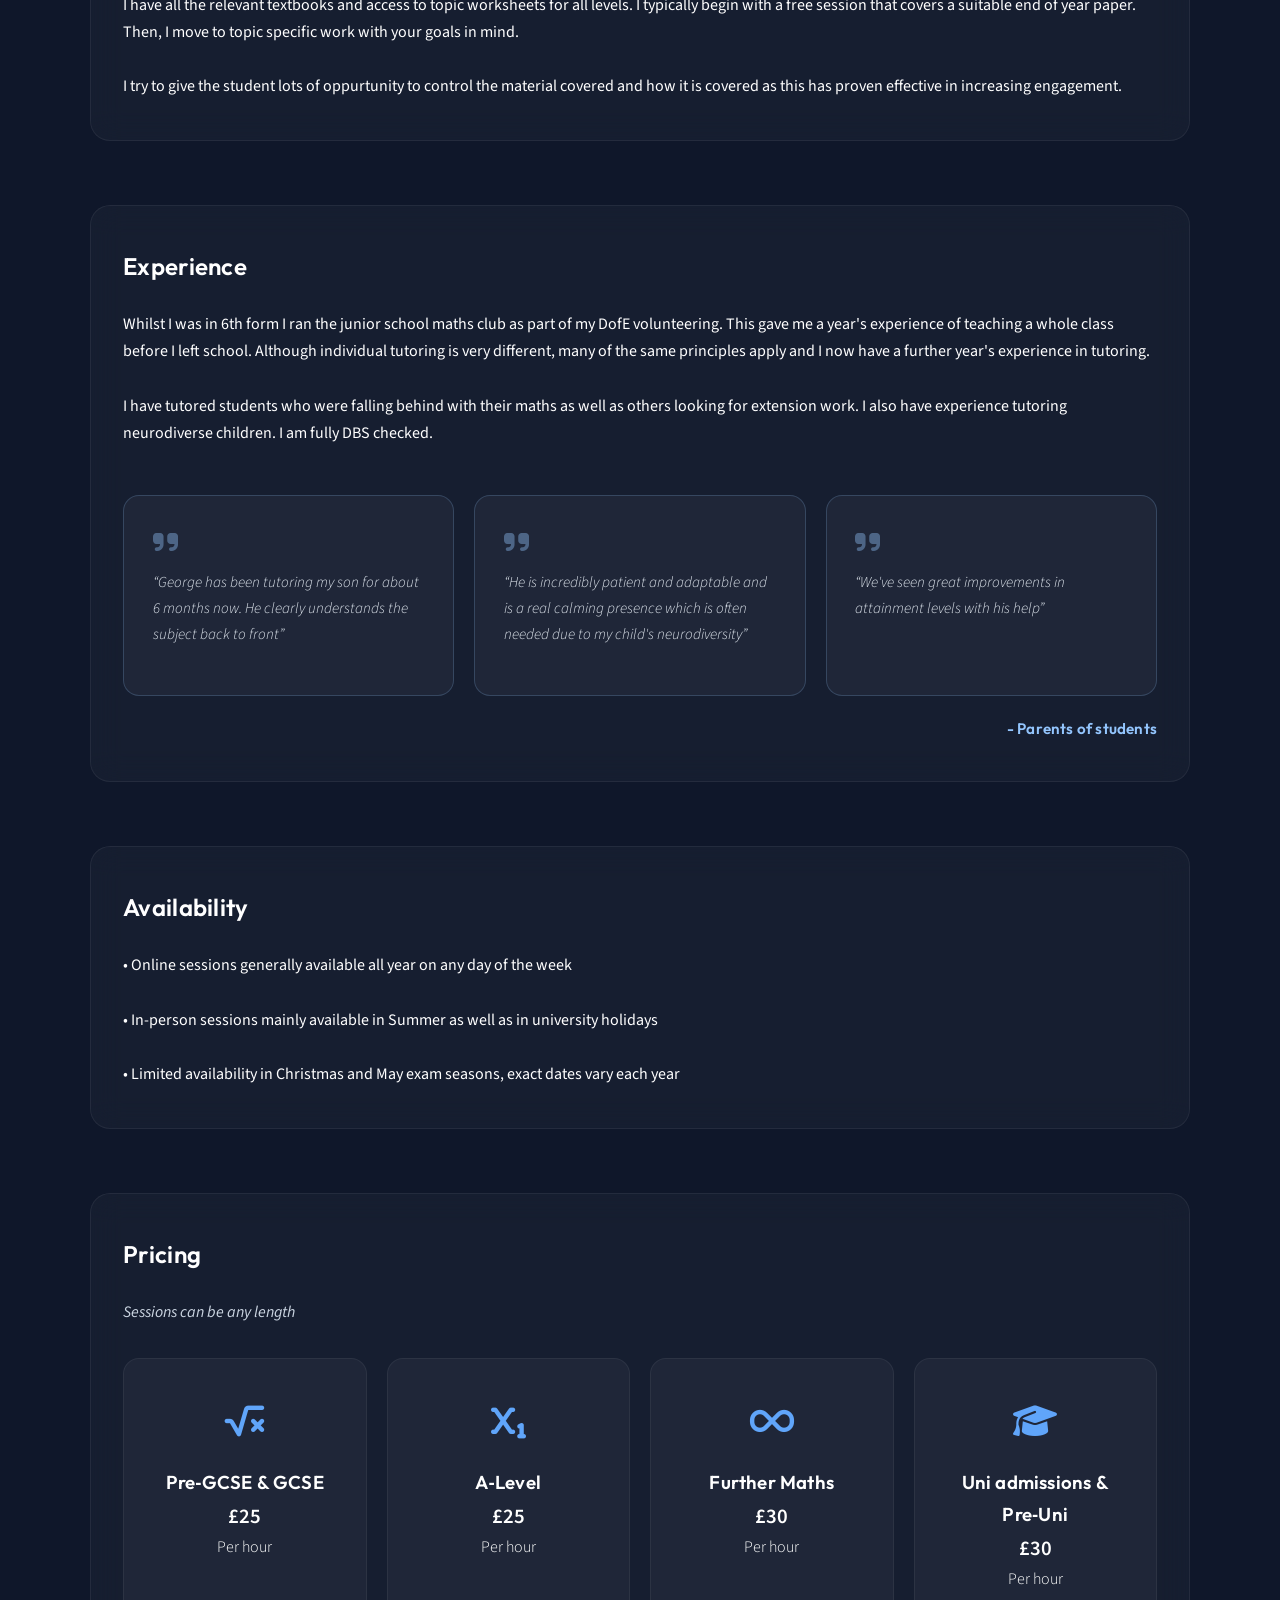
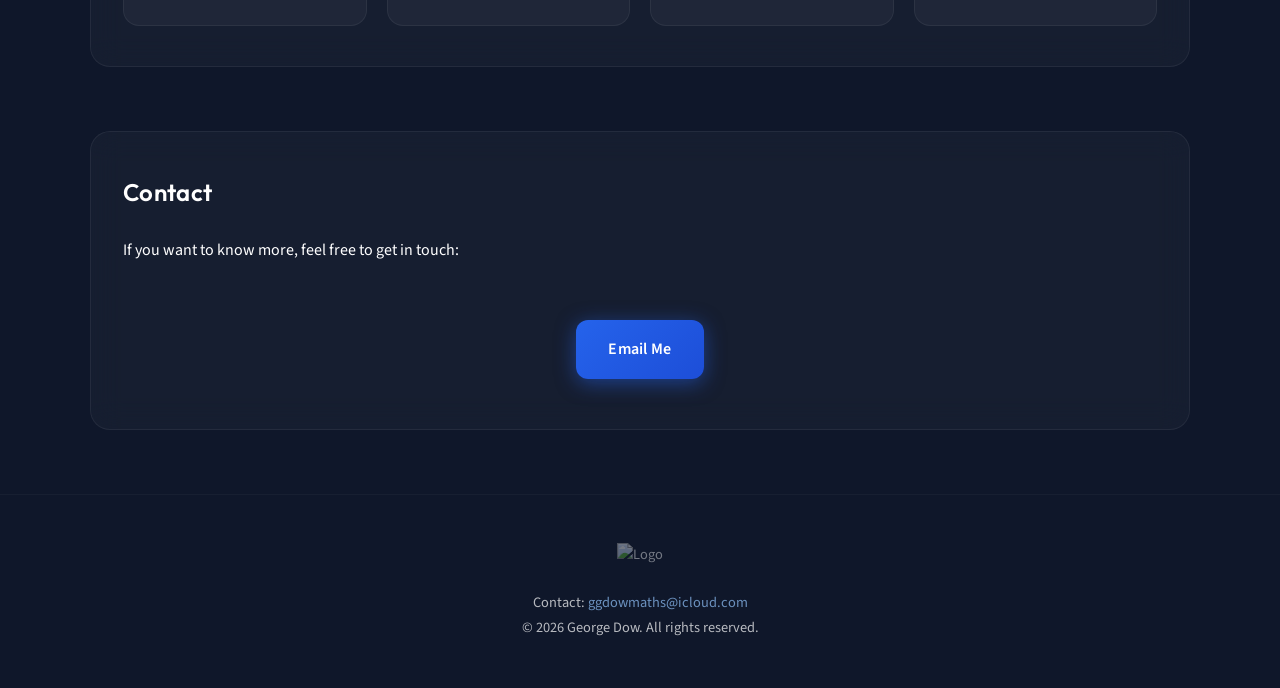
==== commit eea37698: "Update tutoring.html" ====
--- a/tutoring.html
+++ b/tutoring.html
@@ -159,7 +159,7 @@
     <section id="availability">
         <h2>Availability</h2>
         <p>
-            • Online sessions generally available all year on all days of the week<br><br>
+            • Online sessions generally available all year on any day of the week<br><br>
             • In-person sessions mainly available in Summer as well as in university holidays<br><br>
             • Limited availability in Christmas and May exam seasons, exact dates vary each year
         </p>
